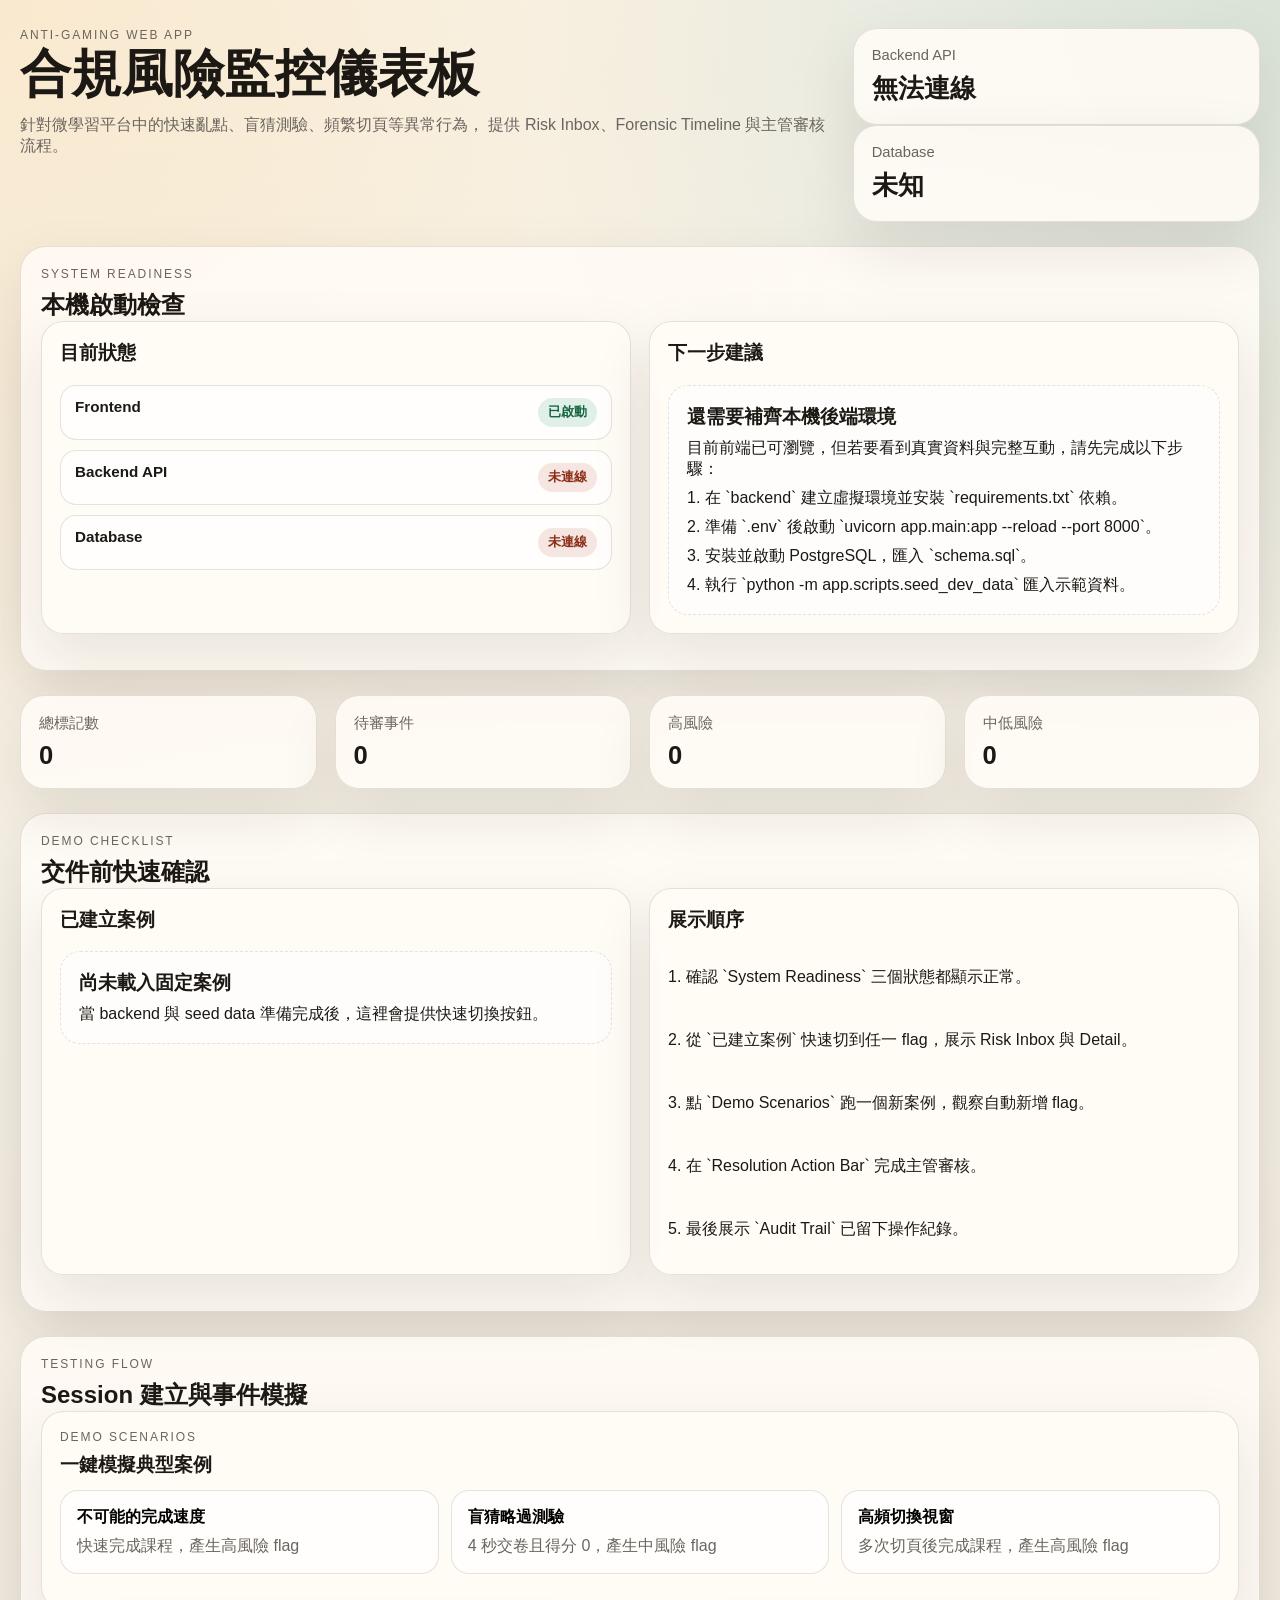
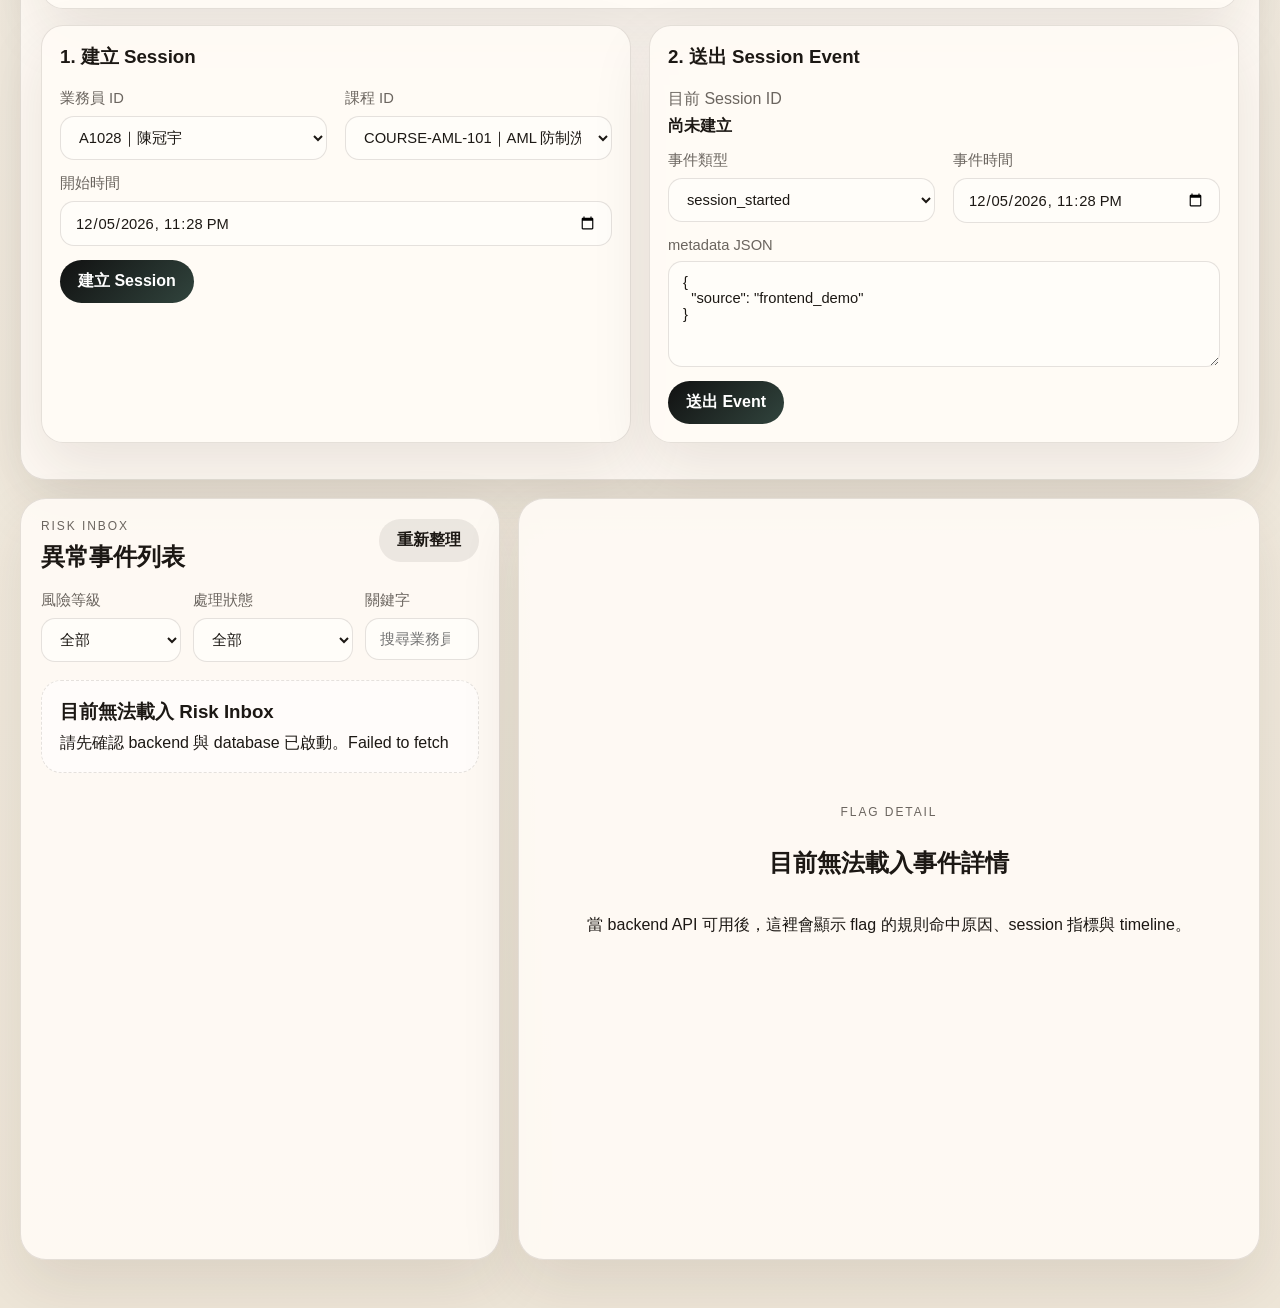
==== frontend/index.html @ 4c8d6730 "Initial commit" ====
<!doctype html>
<html lang="zh-Hant">
  <head>
    <meta charset="UTF-8" />
    <meta name="viewport" content="width=device-width, initial-scale=1.0" />
    <title>Anti-Gaming Dashboard</title>
    <link rel="stylesheet" href="./styles.css" />
  </head>
  <body>
    <div class="page-shell">
      <header class="hero">
        <div class="hero-copy">
          <p class="eyebrow">Anti-Gaming Web App</p>
          <h1>合規風險監控儀表板</h1>
          <p>
            針對微學習平台中的快速亂點、盲猜測驗、頻繁切頁等異常行為，
            提供 Risk Inbox、Forensic Timeline 與主管審核流程。
          </p>
        </div>
        <div class="hero-status">
          <div class="status-card">
            <span>Backend API</span>
            <strong id="api-health">檢查中</strong>
          </div>
          <div class="status-card">
            <span>Database</span>
            <strong id="db-health">檢查中</strong>
          </div>
        </div>
      </header>

      <section class="panel readiness-panel">
        <div class="panel-head">
          <div>
            <p class="eyebrow">System Readiness</p>
            <h2>本機啟動檢查</h2>
          </div>
        </div>
        <div class="readiness-grid">
          <article class="card readiness-card">
            <h3>目前狀態</h3>
            <div id="readiness-checks" class="readiness-list"></div>
          </article>
          <article class="card readiness-card">
            <h3>下一步建議</h3>
            <div id="readiness-guidance" class="readiness-guidance">
              <p class="muted">系統正在檢查 backend 與 database 狀態。</p>
            </div>
          </article>
        </div>
      </section>

      <section class="overview-grid" id="overview-grid"></section>

      <section class="panel demo-panel">
        <div class="panel-head">
          <div>
            <p class="eyebrow">Demo Checklist</p>
            <h2>交件前快速確認</h2>
          </div>
        </div>
        <div class="demo-grid">
          <article class="card demo-card">
            <h3>已建立案例</h3>
            <div id="seeded-cases" class="seeded-case-list"></div>
          </article>
          <article class="card demo-card">
            <h3>展示順序</h3>
            <div class="demo-checklist">
              <p>1. 確認 `System Readiness` 三個狀態都顯示正常。</p>
              <p>2. 從 `已建立案例` 快速切到任一 flag，展示 Risk Inbox 與 Detail。</p>
              <p>3. 點 `Demo Scenarios` 跑一個新案例，觀察自動新增 flag。</p>
              <p>4. 在 `Resolution Action Bar` 完成主管審核。</p>
              <p>5. 最後展示 `Audit Trail` 已留下操作紀錄。</p>
            </div>
          </article>
        </div>
      </section>

      <section class="panel flow-panel">
        <div class="panel-head">
          <div>
            <p class="eyebrow">Testing Flow</p>
            <h2>Session 建立與事件模擬</h2>
          </div>
        </div>

        <section class="card scenario-card">
          <div class="panel-head compact">
            <div>
              <p class="eyebrow">Demo Scenarios</p>
              <h3>一鍵模擬典型案例</h3>
            </div>
          </div>
          <div class="scenario-grid">
            <button type="button" class="scenario-button" data-scenario="impossible_speed">
              <strong>不可能的完成速度</strong>
              <span>快速完成課程，產生高風險 flag</span>
            </button>
            <button type="button" class="scenario-button" data-scenario="blind_guessing">
              <strong>盲猜略過測驗</strong>
              <span>4 秒交卷且得分 0，產生中風險 flag</span>
            </button>
            <button type="button" class="scenario-button" data-scenario="context_switch">
              <strong>高頻切換視窗</strong>
              <span>多次切頁後完成課程，產生高風險 flag</span>
            </button>
          </div>
          <p id="scenario-status" class="muted"></p>
        </section>

        <div class="flow-grid">
          <section class="card">
            <h3>1. 建立 Session</h3>
            <form id="session-form" class="resolution-form">
              <div class="form-grid">
                <label>
                  <span>業務員 ID</span>
                  <select id="session-agent-id">
                    <option value="A1028">A1028｜陳冠宇</option>
                    <option value="A2041">A2041｜林怡君</option>
                    <option value="A3350">A3350｜黃品蓉</option>
                  </select>
                </label>
                <label>
                  <span>課程 ID</span>
                  <select id="session-course-id">
                    <option value="COURSE-AML-101">COURSE-AML-101｜AML 防制洗錢必修</option>
                    <option value="COURSE-INV-230">COURSE-INV-230｜投資型保單揭露規範</option>
                    <option value="COURSE-CROSS-120">COURSE-CROSS-120｜保險商品交叉銷售守則</option>
                  </select>
                </label>
              </div>
              <label>
                <span>開始時間</span>
                <input id="session-started-at" type="datetime-local" />
              </label>
              <div class="form-actions">
                <button type="submit" class="primary-button">建立 Session</button>
                <span id="session-status" class="muted"></span>
              </div>
            </form>
          </section>

          <section class="card">
            <h3>2. 送出 Session Event</h3>
            <div class="current-session">
              <span class="muted">目前 Session ID</span>
              <strong id="current-session-id">尚未建立</strong>
            </div>
            <form id="event-form" class="resolution-form">
              <div class="form-grid">
                <label>
                  <span>事件類型</span>
                  <select id="event-type">
                    <option value="session_started">session_started</option>
                    <option value="card_swiped">card_swiped</option>
                    <option value="context_switch">context_switch</option>
                    <option value="quiz_submitted">quiz_submitted</option>
                    <option value="session_completed">session_completed</option>
                  </select>
                </label>
                <label>
                  <span>事件時間</span>
                  <input id="event-timestamp" type="datetime-local" />
                </label>
              </div>
              <label>
                <span>metadata JSON</span>
                <textarea id="event-metadata" rows="5" placeholder='{"quiz_seconds":4,"quiz_score":0}'></textarea>
              </label>
              <div class="form-actions">
                <button type="submit" class="primary-button">送出 Event</button>
                <span id="event-status" class="muted"></span>
              </div>
            </form>
          </section>
        </div>
      </section>

      <section class="workspace">
        <aside class="panel inbox-panel">
          <div class="panel-head">
            <div>
              <p class="eyebrow">Risk Inbox</p>
              <h2>異常事件列表</h2>
            </div>
            <button id="refresh-button" class="ghost-button">重新整理</button>
          </div>

          <div class="filters">
            <label>
              <span>風險等級</span>
              <select id="severity-filter">
                <option value="all">全部</option>
                <option value="high">高</option>
                <option value="medium">中</option>
                <option value="low">低</option>
              </select>
            </label>
            <label>
              <span>處理狀態</span>
              <select id="status-filter">
                <option value="all">全部</option>
                <option value="pending">待審</option>
                <option value="approved">已核准</option>
                <option value="voided">已作廢</option>
                <option value="escalated_to_hr">已升級 HR</option>
              </select>
            </label>
            <label class="query-field">
              <span>關鍵字</span>
              <input id="query-input" type="search" placeholder="搜尋業務員、課程、規則" />
            </label>
          </div>

          <div id="flag-list" class="flag-list"></div>
        </aside>

        <main class="panel detail-panel">
          <div id="detail-empty" class="detail-empty">
            <p class="eyebrow">Flag Detail</p>
            <h2>選擇一筆異常事件</h2>
            <p>查看規則命中原因、Session 指標、Timeline 與稽核紀錄。</p>
          </div>

          <div id="detail-view" class="detail-view hidden">
            <div class="panel-head">
              <div>
                <p class="eyebrow">Flag Detail</p>
                <h2 id="detail-title"></h2>
                <p id="detail-subtitle" class="muted"></p>
              </div>
              <div id="detail-badges" class="badge-row"></div>
            </div>

            <div class="detail-grid">
              <section class="card">
                <h3>規則命中摘要</h3>
                <div id="rule-summary" class="key-value-list"></div>
              </section>
              <section class="card">
                <h3>Session 指標</h3>
                <div id="session-summary" class="key-value-list"></div>
              </section>
            </div>

            <section class="card">
              <div class="panel-head compact">
                <div>
                  <p class="eyebrow">Forensic Timeline</p>
                  <h3>事件時間軸</h3>
                </div>
              </div>
              <div id="timeline-list" class="timeline-list"></div>
            </section>

            <section class="card">
              <div class="panel-head compact">
                <div>
                  <p class="eyebrow">Resolution Action Bar</p>
                  <h3>主管審核</h3>
                </div>
              </div>
              <form id="resolution-form" class="resolution-form">
                <div class="form-grid">
                  <label>
                    <span>主管 ID</span>
                    <input id="manager-id" value="M208" required />
                  </label>
                  <label>
                    <span>處理動作</span>
                    <select id="resolution-action">
                      <option value="approved">核准</option>
                      <option value="voided">作廢重修</option>
                      <option value="escalated_to_hr">升級 HR</option>
                    </select>
                  </label>
                </div>
                <label>
                  <span>備註說明</span>
                  <textarea id="resolution-note" rows="3" placeholder="輸入主管判斷依據"></textarea>
                </label>
                <div class="form-actions">
                  <button type="submit" class="primary-button">送出審核</button>
                  <span id="resolution-status" class="muted"></span>
                </div>
              </form>
            </section>

            <section class="card">
              <div class="panel-head compact">
                <div>
                  <p class="eyebrow">Audit Trail</p>
                  <h3>歷史稽核紀錄</h3>
                </div>
              </div>
              <div id="audit-list" class="audit-list"></div>
            </section>
          </div>
        </main>
      </section>
    </div>

    <script src="./app.js" defer></script>
  </body>
</html>
---- frontend/styles.css ----
:root {
  --bg: #f4efe7;
  --surface: rgba(255, 251, 245, 0.9);
  --surface-strong: #fffdf9;
  --text: #1c1814;
  --muted: #6b655f;
  --line: rgba(41, 29, 16, 0.12);
  --shadow: 0 24px 60px rgba(46, 32, 16, 0.1);
  --high: #aa3e24;
  --medium: #cb7b13;
  --low: #27735f;
  --pending: #7548cc;
  --approved: #227953;
  --voided: #aa3e24;
  --escalated: #6b2e9c;
}

* {
  box-sizing: border-box;
}

body {
  margin: 0;
  font-family: "SF Pro Display", "PingFang TC", "Noto Sans TC", sans-serif;
  color: var(--text);
  background:
    radial-gradient(circle at top left, rgba(255, 184, 77, 0.18), transparent 28%),
    radial-gradient(circle at top right, rgba(60, 136, 110, 0.16), transparent 24%),
    linear-gradient(180deg, #f8f4eb 0%, #eee6d8 100%);
}

.page-shell {
  max-width: 1440px;
  margin: 0 auto;
  padding: 28px 20px 48px;
}

.hero,
.workspace,
.overview-grid,
.detail-grid,
.form-grid,
.flow-grid,
.readiness-grid,
.demo-grid {
  display: grid;
  gap: 18px;
}

.hero {
  grid-template-columns: 2fr 1fr;
  align-items: stretch;
}

.hero-copy h1,
.panel-head h2,
.panel-head h3 {
  margin: 0;
}

.hero-copy p:last-child,
.muted {
  color: var(--muted);
}

.is-info,
.is-success,
.is-error {
  display: inline-block;
  padding: 8px 12px;
  border-radius: 14px;
  line-height: 1.5;
}

.is-info {
  color: #5d4a20;
  background: rgba(231, 196, 111, 0.18);
}

.is-success {
  color: #176443;
  background: rgba(40, 153, 104, 0.14);
}

.is-error {
  color: #8c2d16;
  background: rgba(170, 62, 36, 0.12);
}

.eyebrow {
  margin: 0 0 8px;
  text-transform: uppercase;
  letter-spacing: 0.16em;
  font-size: 12px;
  color: var(--muted);
}

.hero-copy h1 {
  font-size: clamp(2.3rem, 4vw, 4.2rem);
  line-height: 0.95;
  margin-bottom: 14px;
}

.hero-status,
.overview-grid {
  grid-template-columns: repeat(2, minmax(0, 1fr));
}

.status-card,
.panel,
.card,
.overview-card,
.flag-item {
  background: var(--surface);
  border: 1px solid var(--line);
  box-shadow: var(--shadow);
}

.status-card,
.overview-card {
  border-radius: 24px;
  padding: 18px;
}

.status-card span,
.overview-card span {
  display: block;
  color: var(--muted);
  font-size: 0.92rem;
}

.status-card strong,
.overview-card strong {
  display: block;
  margin-top: 8px;
  font-size: 1.6rem;
}

.overview-grid {
  margin: 24px 0;
  grid-template-columns: repeat(4, minmax(0, 1fr));
}

.demo-panel {
  margin-bottom: 24px;
}

.demo-grid {
  grid-template-columns: 1fr 1fr;
}

.demo-card {
  margin-bottom: 0;
}

.seeded-case-list,
.demo-checklist {
  display: grid;
  gap: 10px;
}

.seeded-case-button {
  display: grid;
  gap: 6px;
  text-align: left;
  padding: 14px 16px;
  border: 1px solid var(--line);
  border-radius: 16px;
  background: rgba(255, 255, 255, 0.68);
  cursor: pointer;
  transition: transform 120ms ease, border-color 120ms ease;
}

.seeded-case-button:hover {
  transform: translateY(-2px);
  border-color: rgba(29, 24, 20, 0.22);
}

.seeded-case-button span {
  color: var(--muted);
}

.readiness-panel {
  margin-top: 24px;
}

.readiness-grid {
  grid-template-columns: 1fr 1fr;
}

.readiness-card {
  margin-bottom: 0;
}

.readiness-list,
.readiness-guidance {
  display: grid;
  gap: 10px;
}

.readiness-item {
  display: flex;
  justify-content: space-between;
  gap: 12px;
  padding: 12px 14px;
  border-radius: 16px;
  border: 1px solid var(--line);
  background: rgba(255, 255, 255, 0.64);
}

.readiness-item strong {
  font-size: 0.95rem;
}

.status-pill {
  display: inline-flex;
  align-items: center;
  justify-content: center;
  border-radius: 999px;
  padding: 6px 10px;
  font-size: 0.8rem;
  font-weight: 700;
}

.status-ok {
  color: #176443;
  background: rgba(40, 153, 104, 0.14);
}

.status-warn {
  color: #8c2d16;
  background: rgba(170, 62, 36, 0.12);
}

.empty-state {
  display: grid;
  gap: 8px;
  border: 1px dashed var(--line);
  border-radius: 20px;
  padding: 18px;
  background: rgba(255, 255, 255, 0.55);
}

.empty-state h3,
.empty-state p {
  margin: 0;
}

.workspace {
  grid-template-columns: 480px 1fr;
}

.flow-panel {
  margin-bottom: 18px;
}

.flow-grid {
  grid-template-columns: repeat(2, minmax(0, 1fr));
}

.scenario-card {
  margin-bottom: 18px;
}

.scenario-grid {
  display: grid;
  grid-template-columns: repeat(3, minmax(0, 1fr));
  gap: 12px;
}

.scenario-button {
  display: grid;
  gap: 8px;
  text-align: left;
  padding: 16px;
  border: 1px solid var(--line);
  border-radius: 18px;
  background: rgba(255, 255, 255, 0.7);
  cursor: pointer;
  transition: transform 120ms ease, border-color 120ms ease;
}

.scenario-button:hover {
  transform: translateY(-2px);
  border-color: rgba(29, 24, 20, 0.22);
}

.scenario-button span {
  color: var(--muted);
}

.panel {
  border-radius: 26px;
  padding: 20px;
}

.panel-head {
  display: flex;
  justify-content: space-between;
  gap: 12px;
  align-items: flex-start;
}

.panel-head.compact {
  margin-bottom: 12px;
}

.filters {
  display: grid;
  grid-template-columns: 140px 160px 1fr;
  gap: 12px;
  margin: 18px 0;
}

label {
  display: flex;
  flex-direction: column;
  gap: 8px;
  color: var(--muted);
  font-size: 0.92rem;
}

input,
select,
textarea,
button {
  font: inherit;
}

input,
select,
textarea {
  width: 100%;
  border-radius: 14px;
  border: 1px solid var(--line);
  background: var(--surface-strong);
  padding: 12px 14px;
  color: var(--text);
}

.flag-list,
.audit-list,
.timeline-list {
  display: grid;
  gap: 12px;
}

.flag-item {
  border-radius: 22px;
  padding: 16px;
  cursor: pointer;
  transition: transform 120ms ease, border-color 120ms ease;
}

.flag-item:hover,
.flag-item.active {
  transform: translateY(-2px);
  border-color: rgba(29, 24, 20, 0.22);
}

.flag-item h3 {
  margin: 10px 0 8px;
  font-size: 1.04rem;
}

.badge-row {
  display: flex;
  flex-wrap: wrap;
  gap: 8px;
}

.badge {
  display: inline-flex;
  align-items: center;
  padding: 6px 10px;
  border-radius: 999px;
  font-size: 0.82rem;
  font-weight: 700;
}

.severity-high { background: rgba(170, 62, 36, 0.12); color: var(--high); }
.severity-medium { background: rgba(203, 123, 19, 0.14); color: var(--medium); }
.severity-low { background: rgba(39, 115, 95, 0.12); color: var(--low); }
.status-pending { background: rgba(117, 72, 204, 0.12); color: var(--pending); }
.status-approved { background: rgba(34, 121, 83, 0.12); color: var(--approved); }
.status-voided { background: rgba(170, 62, 36, 0.12); color: var(--voided); }
.status-escalated_to_hr { background: rgba(107, 46, 156, 0.12); color: var(--escalated); }

.detail-empty {
  display: grid;
  place-content: center;
  min-height: 720px;
  text-align: center;
}

.hidden {
  display: none;
}

.detail-grid {
  grid-template-columns: repeat(2, minmax(0, 1fr));
  margin: 18px 0;
}

.card {
  border-radius: 22px;
  padding: 18px;
  margin-bottom: 16px;
}

.card h3 {
  margin-top: 0;
}

.key-value-list {
  display: grid;
  gap: 10px;
}

.key-value-item {
  display: flex;
  justify-content: space-between;
  gap: 12px;
}

.timeline-item,
.audit-item {
  border: 1px solid var(--line);
  border-radius: 18px;
  padding: 14px;
  background: rgba(255, 255, 255, 0.72);
}

.timeline-item h4,
.audit-item h4,
.timeline-item p,
.audit-item p {
  margin: 0;
}

.timeline-item p,
.audit-item p {
  color: var(--muted);
}

.resolution-form {
  display: grid;
  gap: 14px;
}

.form-grid {
  grid-template-columns: repeat(2, minmax(0, 1fr));
}

.form-actions {
  display: flex;
  gap: 12px;
  align-items: center;
}

.current-session {
  display: grid;
  gap: 6px;
  margin-bottom: 14px;
}

.ghost-button,
.primary-button {
  border: none;
  border-radius: 999px;
  padding: 11px 18px;
  cursor: pointer;
  font-weight: 700;
}

.ghost-button {
  background: rgba(28, 24, 20, 0.08);
  color: var(--text);
}

.primary-button {
  background: linear-gradient(135deg, #111, #31443d);
  color: white;
}

@media (max-width: 1180px) {
  .hero,
  .workspace,
  .detail-grid,
  .overview-grid,
  .flow-grid,
  .scenario-grid,
  .readiness-grid,
  .demo-grid {
    grid-template-columns: 1fr;
  }
}

@media (max-width: 720px) {
  .filters,
  .form-grid {
    grid-template-columns: 1fr;
  }
}
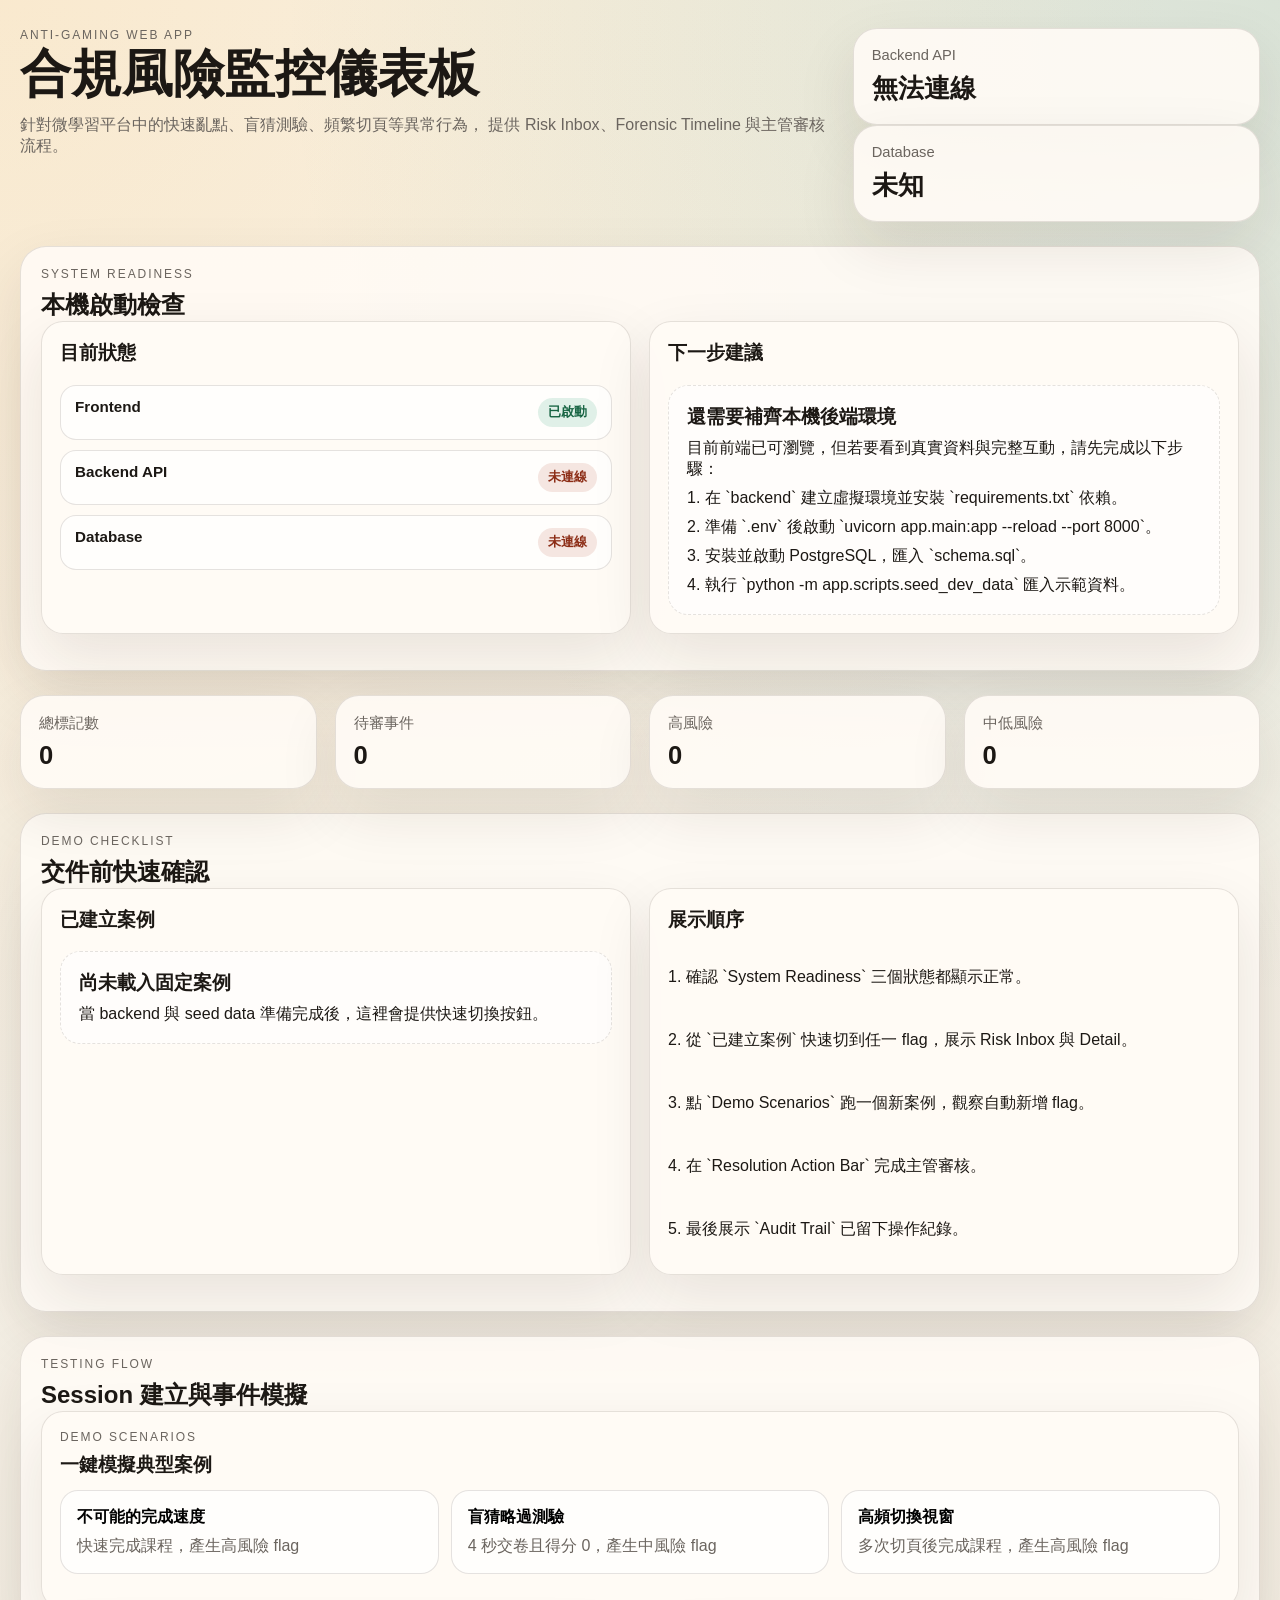
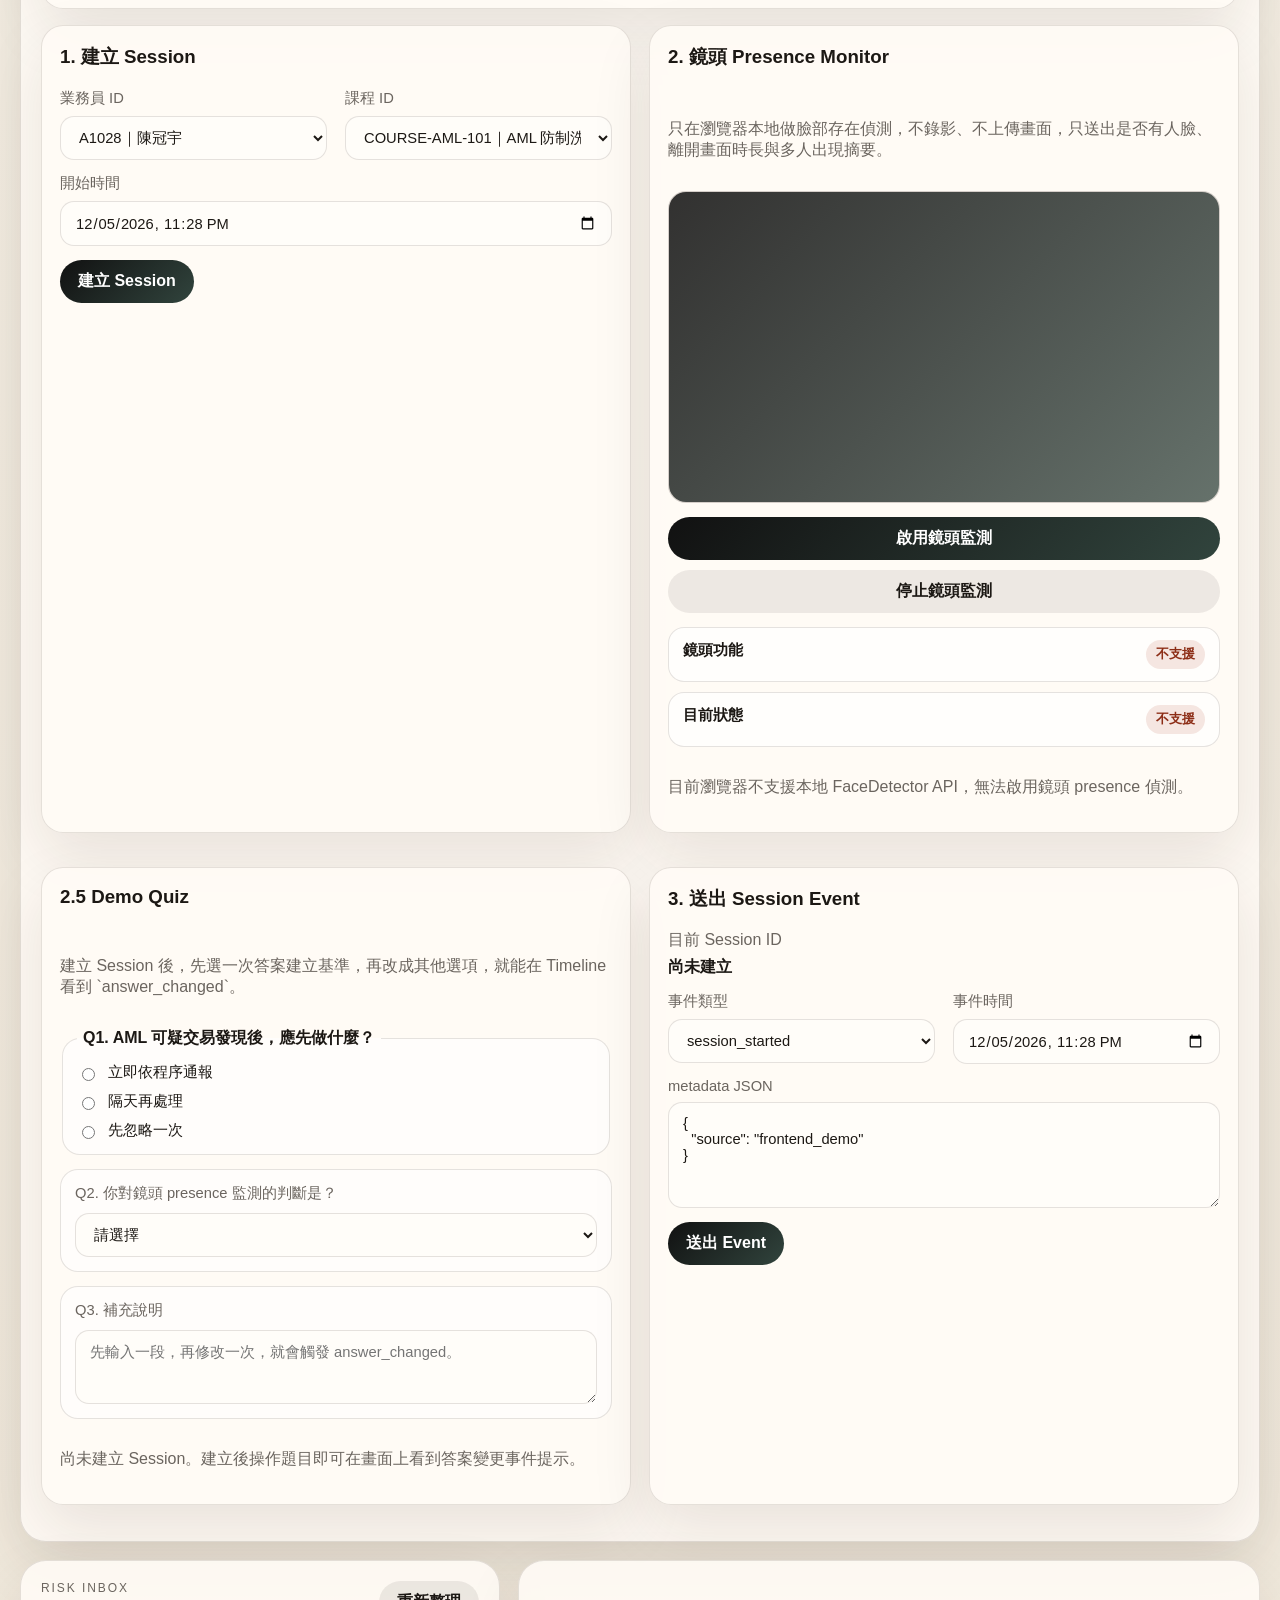
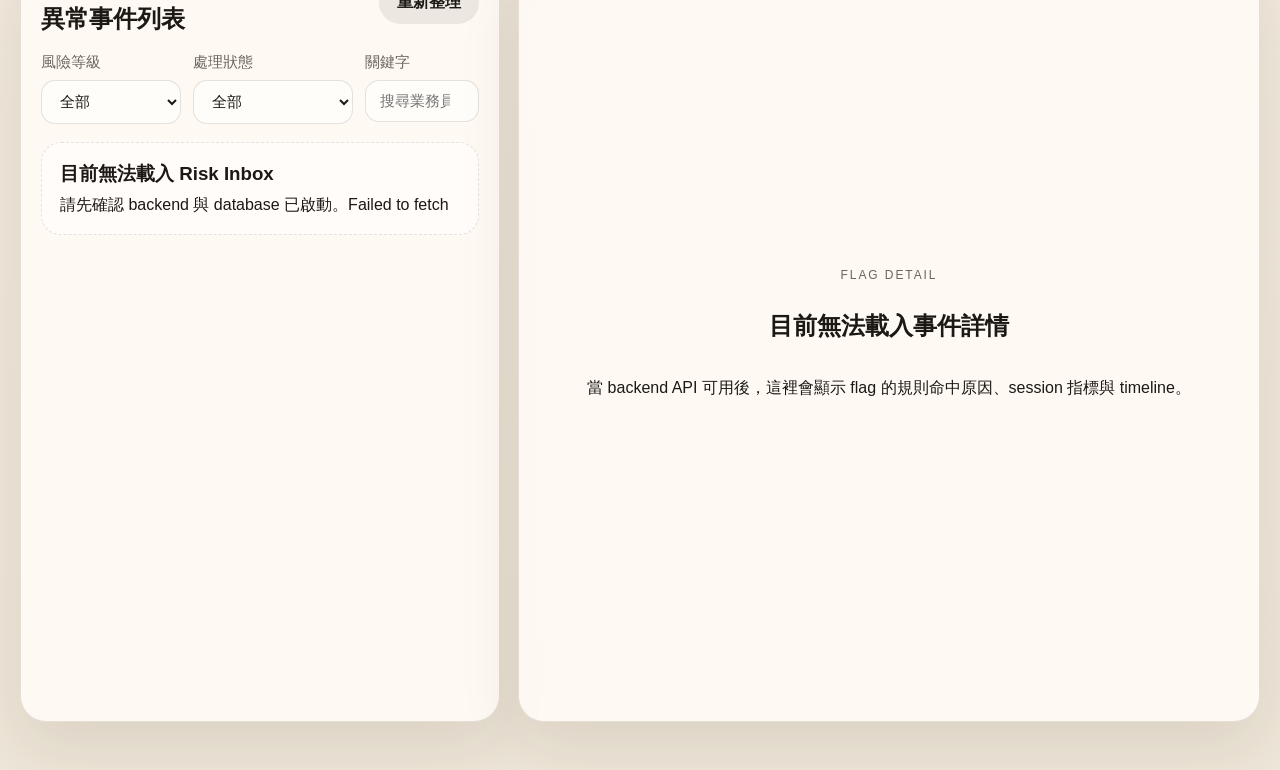
==== commit 4b425259: "feat: add richer evidence collection and camera monitoring" ====
--- a/frontend/index.html
+++ b/frontend/index.html
@@ -142,8 +142,77 @@
             </form>
           </section>
 
+          <section class="card camera-card">
+            <h3>2. 鏡頭 Presence Monitor</h3>
+            <p class="muted">
+              只在瀏覽器本地做臉部存在偵測，不錄影、不上傳畫面，只送出是否有人臉、離開畫面時長與多人出現摘要。
+            </p>
+            <div class="camera-preview-shell">
+              <video id="camera-preview" class="camera-preview" autoplay playsinline muted></video>
+            </div>
+            <div class="camera-actions">
+              <button id="camera-start-button" type="button" class="primary-button">啟用鏡頭監測</button>
+              <button id="camera-stop-button" type="button" class="ghost-button">停止鏡頭監測</button>
+            </div>
+            <div class="camera-status-list">
+              <div class="readiness-item">
+                <strong>鏡頭功能</strong>
+                <span id="camera-support-status" class="status-pill status-warn">檢查中</span>
+              </div>
+              <div class="readiness-item">
+                <strong>目前狀態</strong>
+                <span id="camera-monitor-status" class="status-pill status-warn">未啟用</span>
+              </div>
+            </div>
+            <p id="camera-status-message" class="muted">建立 Session 後若已啟用鏡頭監測，系統會自動把鏡頭 presence 資訊寫入事件流。</p>
+          </section>
+
+          <section class="card quiz-demo-card">
+            <h3>2.5 Demo Quiz</h3>
+            <p class="muted">
+              建立 Session 後，先選一次答案建立基準，再改成其他選項，就能在 Timeline 看到 `answer_changed`。
+            </p>
+            <div class="quiz-demo-grid">
+              <fieldset class="quiz-question">
+                <legend>Q1. AML 可疑交易發現後，應先做什麼？</legend>
+                <label class="choice-option">
+                  <input type="radio" name="demo-q1" value="report_immediately" data-question-id="DEMO-Q1" />
+                  <span>立即依程序通報</span>
+                </label>
+                <label class="choice-option">
+                  <input type="radio" name="demo-q1" value="wait_next_day" data-question-id="DEMO-Q1" />
+                  <span>隔天再處理</span>
+                </label>
+                <label class="choice-option">
+                  <input type="radio" name="demo-q1" value="ignore_once" data-question-id="DEMO-Q1" />
+                  <span>先忽略一次</span>
+                </label>
+              </fieldset>
+
+              <label class="quiz-question">
+                <span>Q2. 你對鏡頭 presence 監測的判斷是？</span>
+                <select data-question-id="DEMO-Q2">
+                  <option value="">請選擇</option>
+                  <option value="support">可作為輔助訊號</option>
+                  <option value="core">可作為唯一判定依據</option>
+                  <option value="disabled">完全不需要</option>
+                </select>
+              </label>
+
+              <label class="quiz-question">
+                <span>Q3. 補充說明</span>
+                <textarea
+                  rows="3"
+                  data-question-id="DEMO-Q3"
+                  placeholder="先輸入一段，再修改一次，就會觸發 answer_changed。"
+                ></textarea>
+              </label>
+            </div>
+            <p id="quiz-demo-status" class="muted">尚未建立 Session。建立後操作題目即可在畫面上看到答案變更事件提示。</p>
+          </section>
+
           <section class="card">
-            <h3>2. 送出 Session Event</h3>
+            <h3>3. 送出 Session Event</h3>
             <div class="current-session">
               <span class="muted">目前 Session ID</span>
               <strong id="current-session-id">尚未建立</strong>
@@ -155,7 +224,16 @@
                   <select id="event-type">
                     <option value="session_started">session_started</option>
                     <option value="card_swiped">card_swiped</option>
+                    <option value="answer_changed">answer_changed</option>
                     <option value="context_switch">context_switch</option>
+                    <option value="mouse_activity">mouse_activity</option>
+                    <option value="keyboard_activity">keyboard_activity</option>
+                    <option value="page_visibility">page_visibility</option>
+                    <option value="page_dwell_summary">page_dwell_summary</option>
+                    <option value="face_presence">face_presence</option>
+                    <option value="face_absence">face_absence</option>
+                    <option value="multiple_faces_detected">multiple_faces_detected</option>
+                    <option value="camera_monitor_summary">camera_monitor_summary</option>
                     <option value="quiz_submitted">quiz_submitted</option>
                     <option value="session_completed">session_completed</option>
                   </select>
--- a/frontend/styles.css
+++ b/frontend/styles.css
@@ -262,6 +262,70 @@
   margin-bottom: 18px;
 }
 
+.camera-card {
+  display: grid;
+  gap: 14px;
+}
+
+.quiz-demo-card {
+  display: grid;
+  gap: 14px;
+}
+
+.quiz-demo-grid {
+  display: grid;
+  gap: 14px;
+}
+
+.quiz-question {
+  display: grid;
+  gap: 10px;
+  border: 1px solid var(--line);
+  border-radius: 18px;
+  padding: 14px;
+  background: rgba(255, 255, 255, 0.58);
+}
+
+.quiz-question legend {
+  padding: 0 6px;
+  color: var(--text);
+  font-weight: 700;
+}
+
+.choice-option {
+  display: flex;
+  flex-direction: row;
+  align-items: center;
+  gap: 10px;
+  color: var(--text);
+}
+
+.choice-option input {
+  width: auto;
+}
+
+.camera-preview-shell {
+  border-radius: 18px;
+  overflow: hidden;
+  border: 1px solid var(--line);
+  background: rgba(28, 24, 20, 0.08);
+  min-height: 220px;
+}
+
+.camera-preview {
+  width: 100%;
+  aspect-ratio: 16 / 9;
+  object-fit: cover;
+  display: block;
+  background: linear-gradient(135deg, rgba(17, 17, 17, 0.85), rgba(49, 68, 61, 0.72));
+}
+
+.camera-actions,
+.camera-status-list {
+  display: grid;
+  gap: 10px;
+}
+
 .scenario-grid {
   display: grid;
   grid-template-columns: repeat(3, minmax(0, 1fr));
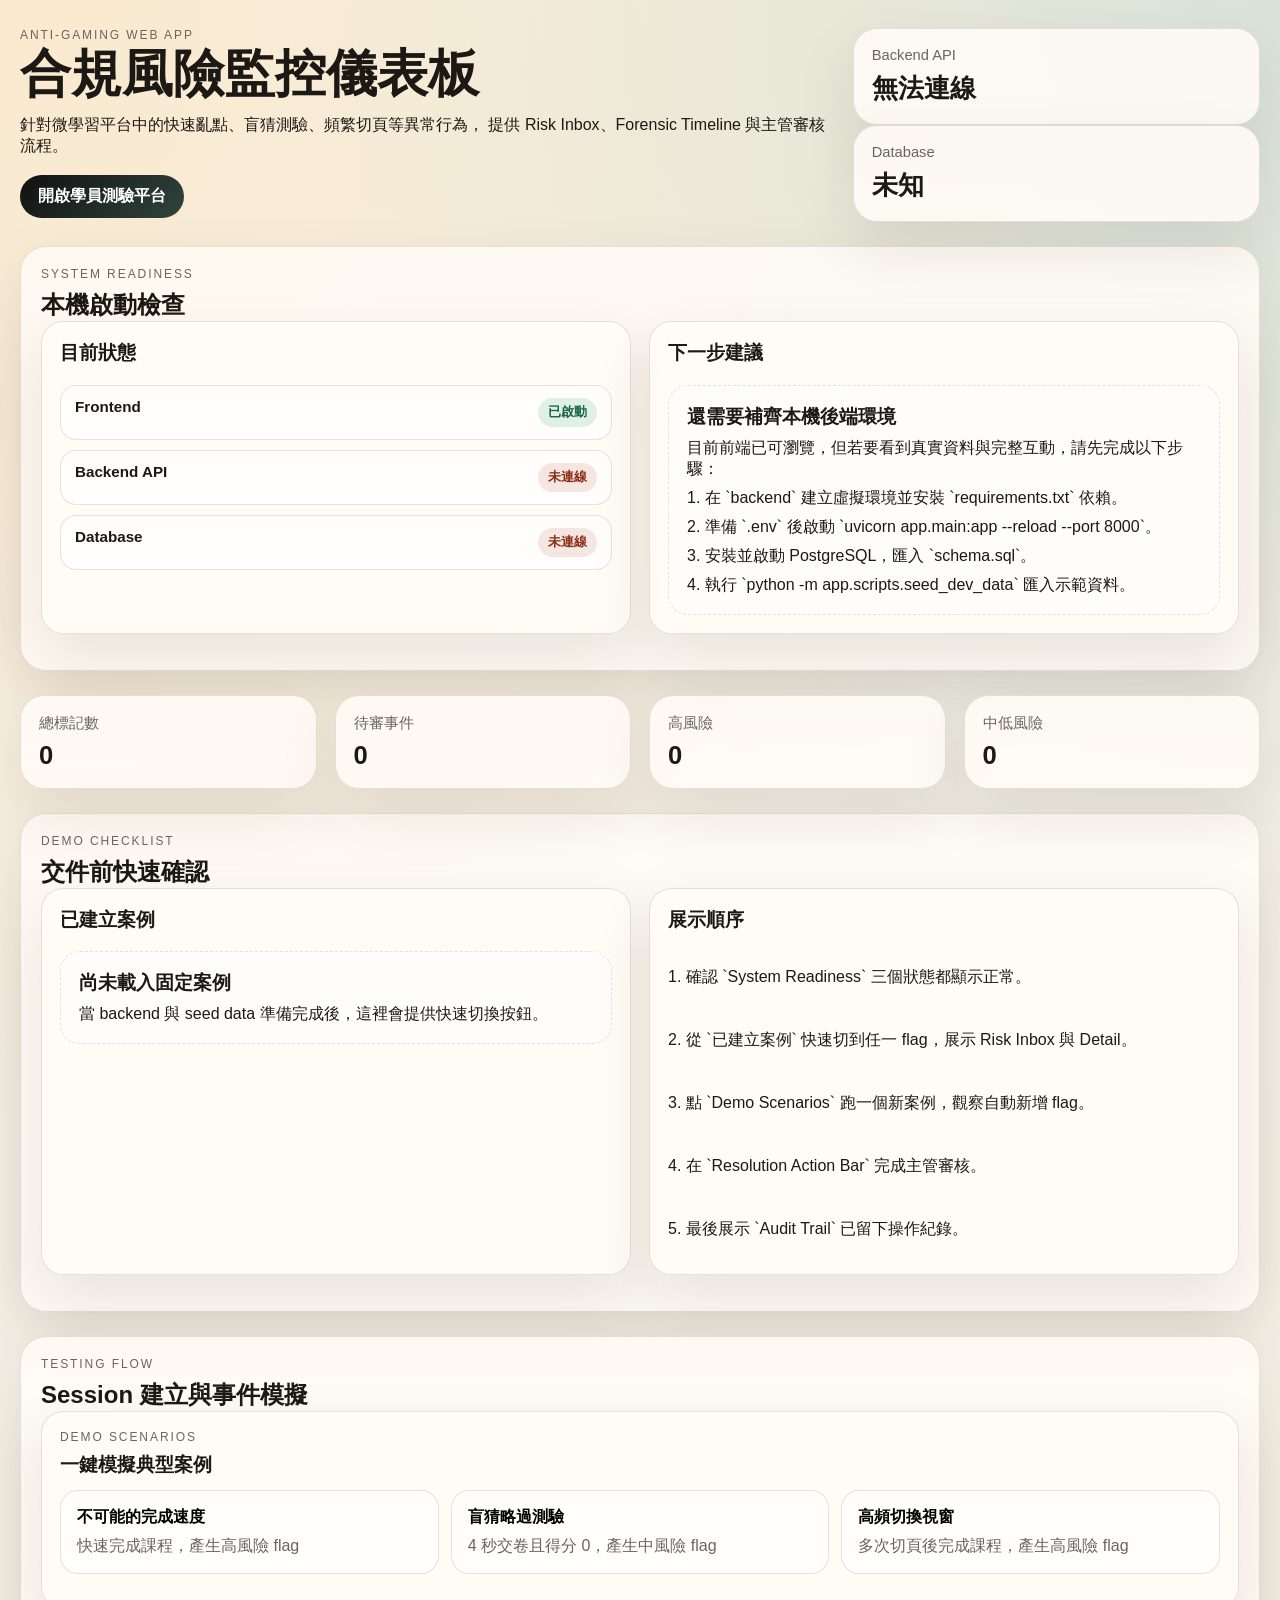
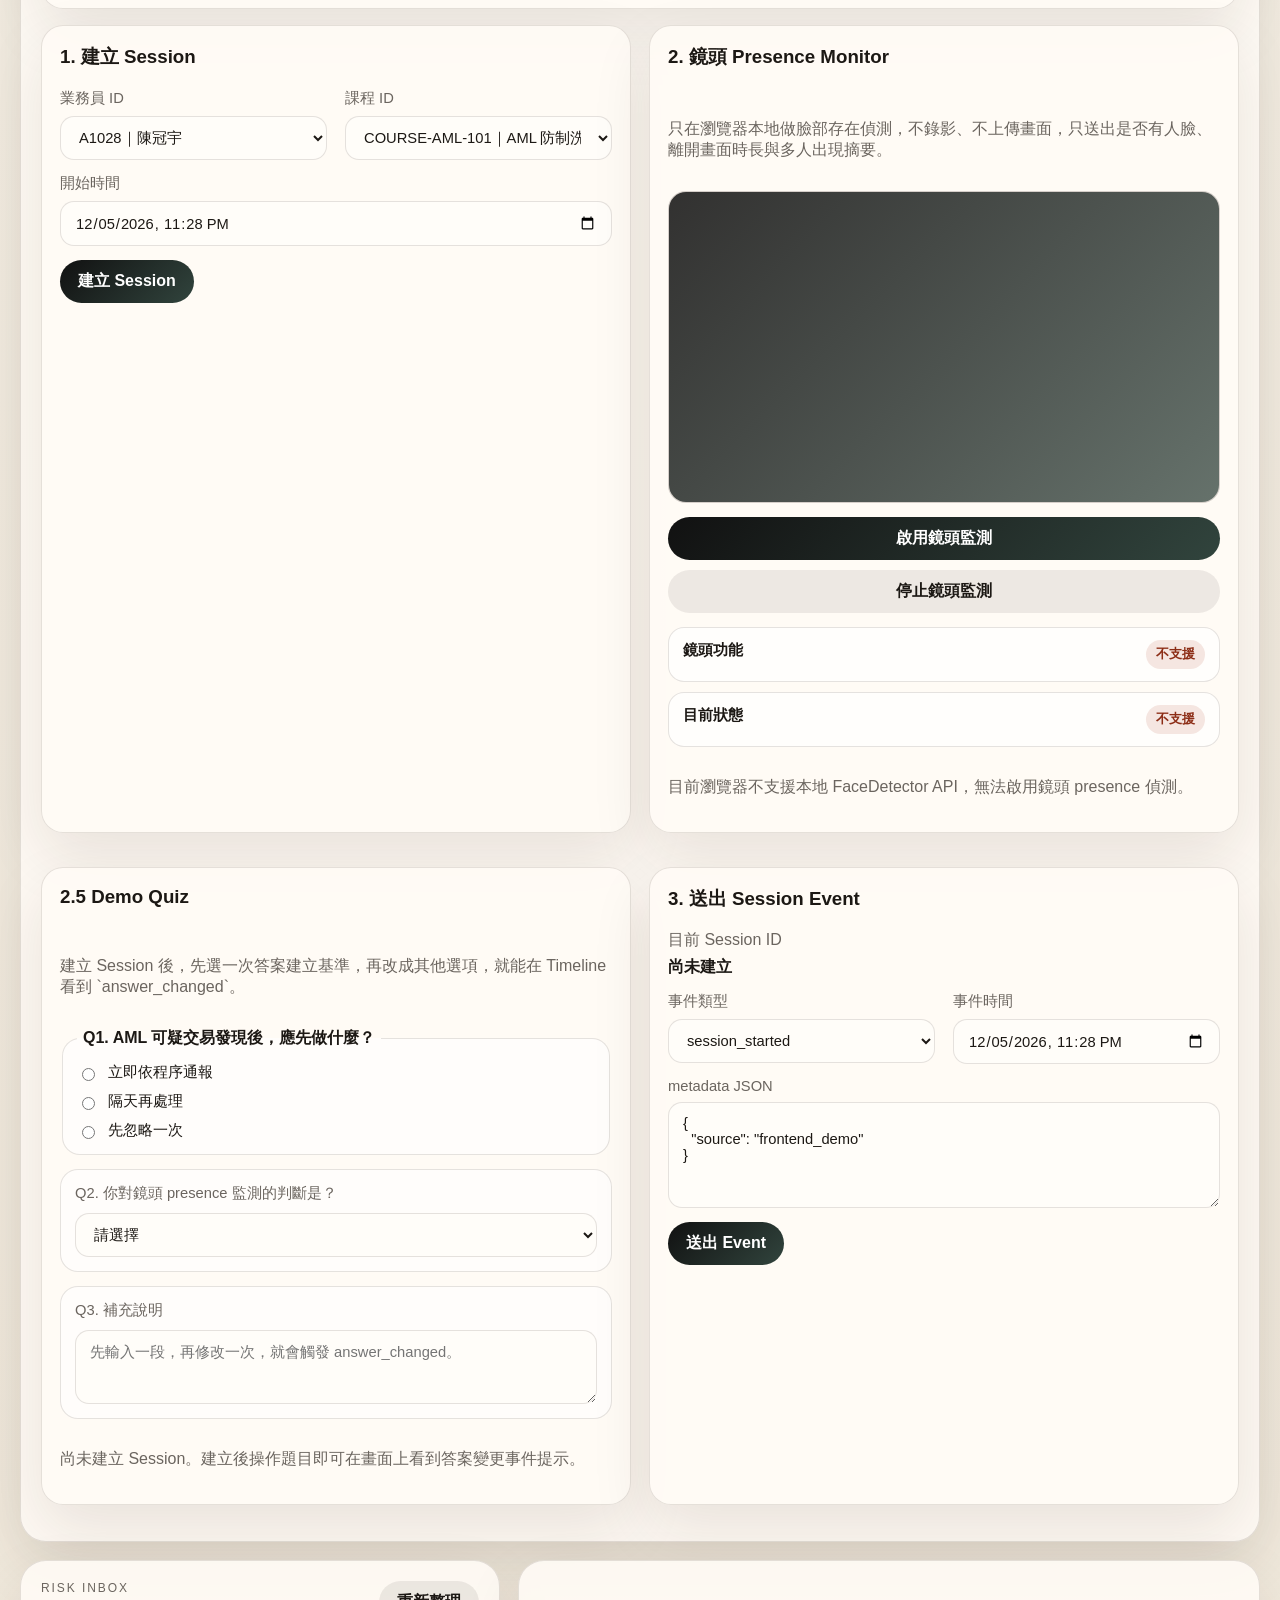
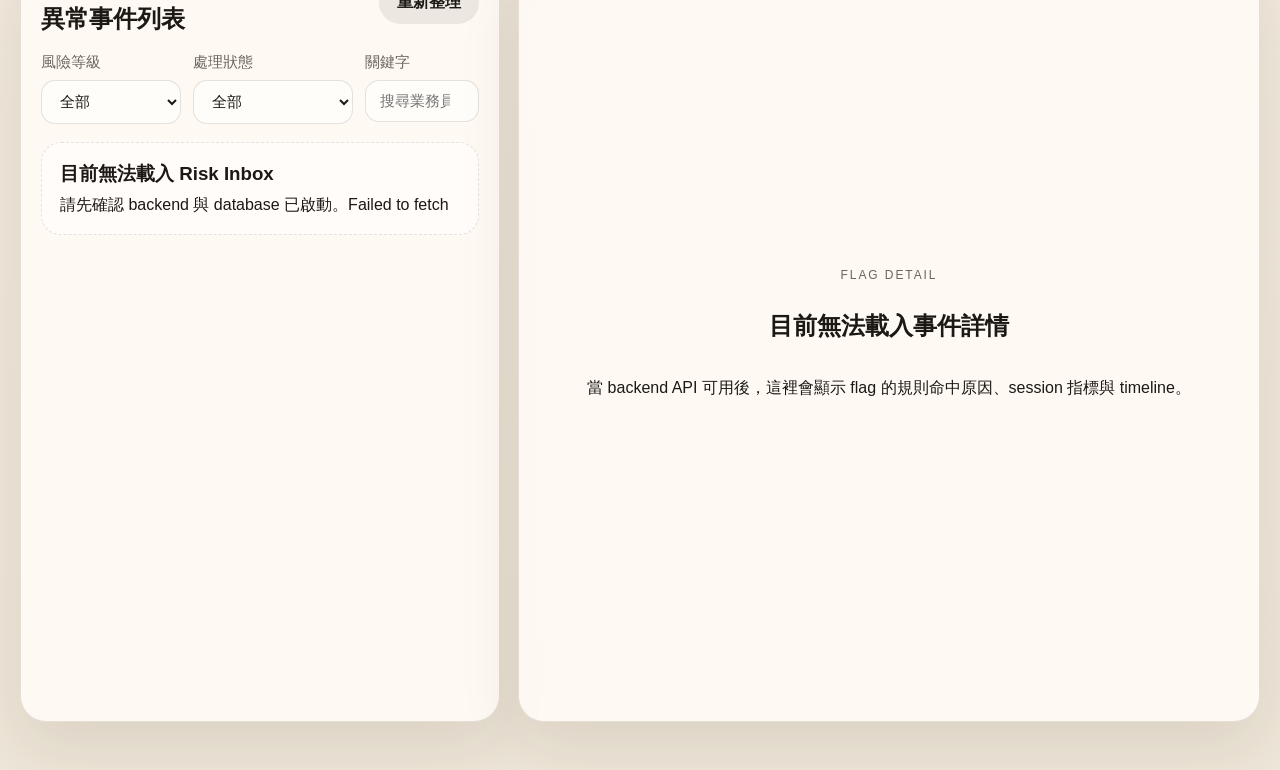
==== commit dd3ff0a2: "Add learner quiz simulator" ====
--- a/frontend/index.html
+++ b/frontend/index.html
@@ -16,6 +16,9 @@
             針對微學習平台中的快速亂點、盲猜測驗、頻繁切頁等異常行為，
             提供 Risk Inbox、Forensic Timeline 與主管審核流程。
           </p>
+          <div class="hero-actions">
+            <a class="primary-button link-button" href="./learner.html">開啟學員測驗平台</a>
+          </div>
         </div>
         <div class="hero-status">
           <div class="status-card">
--- a/frontend/styles.css
+++ b/frontend/styles.css
@@ -101,6 +101,17 @@
   margin-bottom: 14px;
 }
 
+.hero-actions {
+  display: flex;
+  flex-wrap: wrap;
+  gap: 10px;
+  margin-top: 18px;
+}
+
+.link-button {
+  text-decoration: none;
+}
+
 .hero-status,
 .overview-grid {
   grid-template-columns: repeat(2, minmax(0, 1fr));
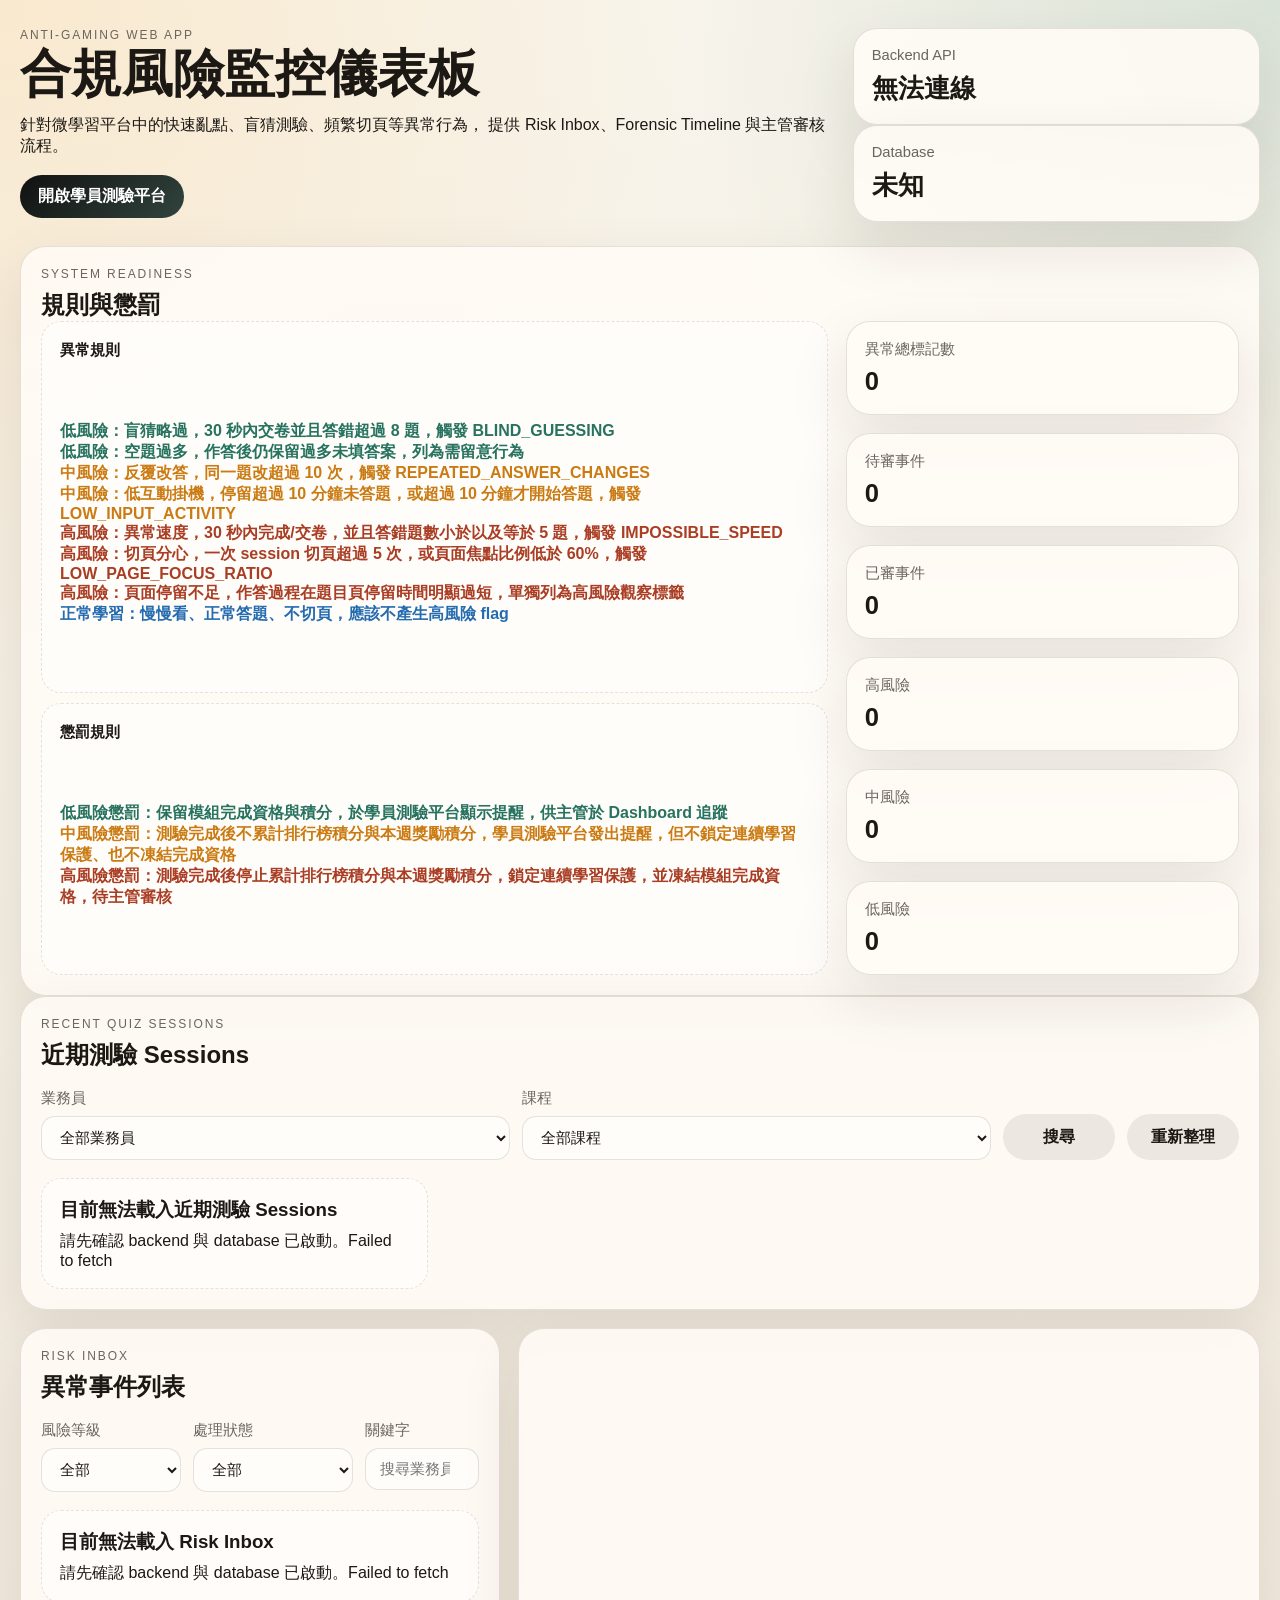
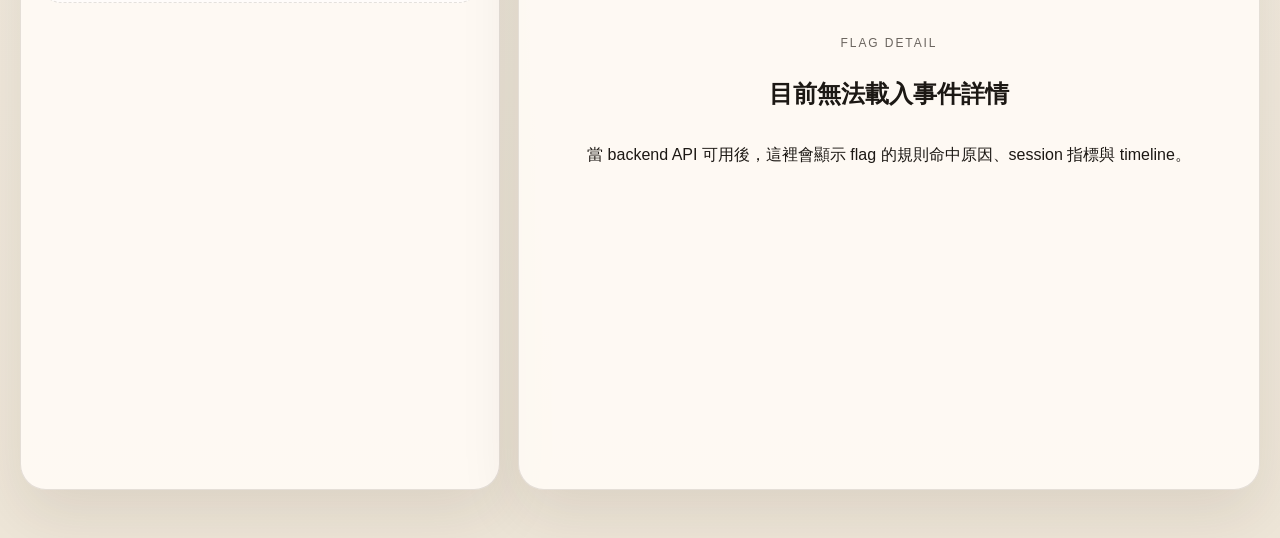
==== commit 73489932: "Update compliance dashboard and learner docs" ====
--- a/frontend/index.html
+++ b/frontend/index.html
@@ -4,7 +4,7 @@
     <meta charset="UTF-8" />
     <meta name="viewport" content="width=device-width, initial-scale=1.0" />
     <title>Anti-Gaming Dashboard</title>
-    <link rel="stylesheet" href="./styles.css" />
+    <link rel="stylesheet" href="./styles.css?v=20260421-streak-zh" />
   </head>
   <body>
     <div class="page-shell">
@@ -36,226 +36,53 @@
         <div class="panel-head">
           <div>
             <p class="eyebrow">System Readiness</p>
-            <h2>本機啟動檢查</h2>
+            <h2>規則與懲罰</h2>
           </div>
         </div>
         <div class="readiness-grid">
-          <article class="card readiness-card">
-            <h3>目前狀態</h3>
-            <div id="readiness-checks" class="readiness-list"></div>
-          </article>
-          <article class="card readiness-card">
-            <h3>下一步建議</h3>
-            <div id="readiness-guidance" class="readiness-guidance">
-              <p class="muted">系統正在檢查 backend 與 database 狀態。</p>
-            </div>
-          </article>
+          <div id="readiness-guidance" class="readiness-guidance">
+            <p class="muted">系統正在載入規則清單。</p>
+          </div>
+          <aside class="overview-grid overview-sidebar" id="overview-grid"></aside>
         </div>
       </section>
 
-      <section class="overview-grid" id="overview-grid"></section>
-
-      <section class="panel demo-panel">
+      <section class="panel recent-sessions-panel">
         <div class="panel-head">
           <div>
-            <p class="eyebrow">Demo Checklist</p>
-            <h2>交件前快速確認</h2>
-          </div>
-        </div>
-        <div class="demo-grid">
-          <article class="card demo-card">
-            <h3>已建立案例</h3>
-            <div id="seeded-cases" class="seeded-case-list"></div>
-          </article>
-          <article class="card demo-card">
-            <h3>展示順序</h3>
-            <div class="demo-checklist">
-              <p>1. 確認 `System Readiness` 三個狀態都顯示正常。</p>
-              <p>2. 從 `已建立案例` 快速切到任一 flag，展示 Risk Inbox 與 Detail。</p>
-              <p>3. 點 `Demo Scenarios` 跑一個新案例，觀察自動新增 flag。</p>
-              <p>4. 在 `Resolution Action Bar` 完成主管審核。</p>
-              <p>5. 最後展示 `Audit Trail` 已留下操作紀錄。</p>
-            </div>
-          </article>
-        </div>
-      </section>
-
-      <section class="panel flow-panel">
-        <div class="panel-head">
-          <div>
-            <p class="eyebrow">Testing Flow</p>
-            <h2>Session 建立與事件模擬</h2>
-          </div>
-        </div>
-
-        <section class="card scenario-card">
+            <p class="eyebrow">Recent Quiz Sessions</p>
+            <h2>近期測驗 Sessions</h2>
+          </div>
+        </div>
+        <div class="session-search-bar">
+          <label class="session-search-field">
+            <span>業務員</span>
+            <select id="session-agent-filter">
+              <option value="">全部業務員</option>
+            </select>
+          </label>
+          <label class="session-search-field">
+            <span>課程</span>
+            <select id="session-course-filter">
+              <option value="">全部課程</option>
+            </select>
+          </label>
+          <button id="session-search-button" type="button" class="ghost-button session-search-action">搜尋</button>
+          <button id="recent-sessions-refresh-button" type="button" class="ghost-button session-search-action">重新整理</button>
+        </div>
+        <div id="recent-sessions-list" class="recent-sessions-list">
+          <p class="muted">正在載入近期測驗資料。</p>
+        </div>
+        <div id="session-detail-drawer" class="session-detail-drawer hidden">
           <div class="panel-head compact">
             <div>
-              <p class="eyebrow">Demo Scenarios</p>
-              <h3>一鍵模擬典型案例</h3>
-            </div>
-          </div>
-          <div class="scenario-grid">
-            <button type="button" class="scenario-button" data-scenario="impossible_speed">
-              <strong>不可能的完成速度</strong>
-              <span>快速完成課程，產生高風險 flag</span>
-            </button>
-            <button type="button" class="scenario-button" data-scenario="blind_guessing">
-              <strong>盲猜略過測驗</strong>
-              <span>4 秒交卷且得分 0，產生中風險 flag</span>
-            </button>
-            <button type="button" class="scenario-button" data-scenario="context_switch">
-              <strong>高頻切換視窗</strong>
-              <span>多次切頁後完成課程，產生高風險 flag</span>
-            </button>
-          </div>
-          <p id="scenario-status" class="muted"></p>
-        </section>
-
-        <div class="flow-grid">
-          <section class="card">
-            <h3>1. 建立 Session</h3>
-            <form id="session-form" class="resolution-form">
-              <div class="form-grid">
-                <label>
-                  <span>業務員 ID</span>
-                  <select id="session-agent-id">
-                    <option value="A1028">A1028｜陳冠宇</option>
-                    <option value="A2041">A2041｜林怡君</option>
-                    <option value="A3350">A3350｜黃品蓉</option>
-                  </select>
-                </label>
-                <label>
-                  <span>課程 ID</span>
-                  <select id="session-course-id">
-                    <option value="COURSE-AML-101">COURSE-AML-101｜AML 防制洗錢必修</option>
-                    <option value="COURSE-INV-230">COURSE-INV-230｜投資型保單揭露規範</option>
-                    <option value="COURSE-CROSS-120">COURSE-CROSS-120｜保險商品交叉銷售守則</option>
-                  </select>
-                </label>
-              </div>
-              <label>
-                <span>開始時間</span>
-                <input id="session-started-at" type="datetime-local" />
-              </label>
-              <div class="form-actions">
-                <button type="submit" class="primary-button">建立 Session</button>
-                <span id="session-status" class="muted"></span>
-              </div>
-            </form>
-          </section>
-
-          <section class="card camera-card">
-            <h3>2. 鏡頭 Presence Monitor</h3>
-            <p class="muted">
-              只在瀏覽器本地做臉部存在偵測，不錄影、不上傳畫面，只送出是否有人臉、離開畫面時長與多人出現摘要。
-            </p>
-            <div class="camera-preview-shell">
-              <video id="camera-preview" class="camera-preview" autoplay playsinline muted></video>
-            </div>
-            <div class="camera-actions">
-              <button id="camera-start-button" type="button" class="primary-button">啟用鏡頭監測</button>
-              <button id="camera-stop-button" type="button" class="ghost-button">停止鏡頭監測</button>
-            </div>
-            <div class="camera-status-list">
-              <div class="readiness-item">
-                <strong>鏡頭功能</strong>
-                <span id="camera-support-status" class="status-pill status-warn">檢查中</span>
-              </div>
-              <div class="readiness-item">
-                <strong>目前狀態</strong>
-                <span id="camera-monitor-status" class="status-pill status-warn">未啟用</span>
-              </div>
-            </div>
-            <p id="camera-status-message" class="muted">建立 Session 後若已啟用鏡頭監測，系統會自動把鏡頭 presence 資訊寫入事件流。</p>
-          </section>
-
-          <section class="card quiz-demo-card">
-            <h3>2.5 Demo Quiz</h3>
-            <p class="muted">
-              建立 Session 後，先選一次答案建立基準，再改成其他選項，就能在 Timeline 看到 `answer_changed`。
-            </p>
-            <div class="quiz-demo-grid">
-              <fieldset class="quiz-question">
-                <legend>Q1. AML 可疑交易發現後，應先做什麼？</legend>
-                <label class="choice-option">
-                  <input type="radio" name="demo-q1" value="report_immediately" data-question-id="DEMO-Q1" />
-                  <span>立即依程序通報</span>
-                </label>
-                <label class="choice-option">
-                  <input type="radio" name="demo-q1" value="wait_next_day" data-question-id="DEMO-Q1" />
-                  <span>隔天再處理</span>
-                </label>
-                <label class="choice-option">
-                  <input type="radio" name="demo-q1" value="ignore_once" data-question-id="DEMO-Q1" />
-                  <span>先忽略一次</span>
-                </label>
-              </fieldset>
-
-              <label class="quiz-question">
-                <span>Q2. 你對鏡頭 presence 監測的判斷是？</span>
-                <select data-question-id="DEMO-Q2">
-                  <option value="">請選擇</option>
-                  <option value="support">可作為輔助訊號</option>
-                  <option value="core">可作為唯一判定依據</option>
-                  <option value="disabled">完全不需要</option>
-                </select>
-              </label>
-
-              <label class="quiz-question">
-                <span>Q3. 補充說明</span>
-                <textarea
-                  rows="3"
-                  data-question-id="DEMO-Q3"
-                  placeholder="先輸入一段，再修改一次，就會觸發 answer_changed。"
-                ></textarea>
-              </label>
-            </div>
-            <p id="quiz-demo-status" class="muted">尚未建立 Session。建立後操作題目即可在畫面上看到答案變更事件提示。</p>
-          </section>
-
-          <section class="card">
-            <h3>3. 送出 Session Event</h3>
-            <div class="current-session">
-              <span class="muted">目前 Session ID</span>
-              <strong id="current-session-id">尚未建立</strong>
-            </div>
-            <form id="event-form" class="resolution-form">
-              <div class="form-grid">
-                <label>
-                  <span>事件類型</span>
-                  <select id="event-type">
-                    <option value="session_started">session_started</option>
-                    <option value="card_swiped">card_swiped</option>
-                    <option value="answer_changed">answer_changed</option>
-                    <option value="context_switch">context_switch</option>
-                    <option value="mouse_activity">mouse_activity</option>
-                    <option value="keyboard_activity">keyboard_activity</option>
-                    <option value="page_visibility">page_visibility</option>
-                    <option value="page_dwell_summary">page_dwell_summary</option>
-                    <option value="face_presence">face_presence</option>
-                    <option value="face_absence">face_absence</option>
-                    <option value="multiple_faces_detected">multiple_faces_detected</option>
-                    <option value="camera_monitor_summary">camera_monitor_summary</option>
-                    <option value="quiz_submitted">quiz_submitted</option>
-                    <option value="session_completed">session_completed</option>
-                  </select>
-                </label>
-                <label>
-                  <span>事件時間</span>
-                  <input id="event-timestamp" type="datetime-local" />
-                </label>
-              </div>
-              <label>
-                <span>metadata JSON</span>
-                <textarea id="event-metadata" rows="5" placeholder='{"quiz_seconds":4,"quiz_score":0}'></textarea>
-              </label>
-              <div class="form-actions">
-                <button type="submit" class="primary-button">送出 Event</button>
-                <span id="event-status" class="muted"></span>
-              </div>
-            </form>
-          </section>
+              <p class="eyebrow">Session Detail</p>
+              <h3 id="session-detail-title">測驗詳情</h3>
+              <p id="session-detail-subtitle" class="muted"></p>
+            </div>
+            <button id="session-detail-close" type="button" class="ghost-button">關閉</button>
+          </div>
+          <div id="session-detail-content" class="session-detail-content"></div>
         </div>
       </section>
 
@@ -266,7 +93,6 @@
               <p class="eyebrow">Risk Inbox</p>
               <h2>異常事件列表</h2>
             </div>
-            <button id="refresh-button" class="ghost-button">重新整理</button>
           </div>
 
           <div class="filters">
@@ -346,15 +172,19 @@
               <form id="resolution-form" class="resolution-form">
                 <div class="form-grid">
                   <label>
-                    <span>主管 ID</span>
-                    <input id="manager-id" value="M208" required />
+                    <span>審核主管</span>
+                    <select id="manager-id" required>
+                      <option value="M208">M208｜李宜蓁｜合規管理處</option>
+                      <option value="M110">M110｜蔡佩珊｜分行管理處</option>
+                      <option value="M336">M336｜王建銘｜教育訓練處</option>
+                    </select>
                   </label>
                   <label>
                     <span>處理動作</span>
                     <select id="resolution-action">
-                      <option value="approved">核准</option>
+                      <option value="approved">誤判核准</option>
                       <option value="voided">作廢重修</option>
-                      <option value="escalated_to_hr">升級 HR</option>
+                      <option value="escalated_to_hr">通報 HR</option>
                     </select>
                   </label>
                 </div>
@@ -376,6 +206,20 @@
                   <h3>歷史稽核紀錄</h3>
                 </div>
               </div>
+              <div class="audit-filter-bar">
+                <label>
+                  <span>審核主管</span>
+                  <select id="audit-manager-filter">
+                    <option value="">全部主管</option>
+                  </select>
+                </label>
+                <label>
+                  <span>業務員</span>
+                  <select id="audit-agent-filter">
+                    <option value="">全部業務員</option>
+                  </select>
+                </label>
+              </div>
               <div id="audit-list" class="audit-list"></div>
             </section>
           </div>
@@ -383,6 +227,6 @@
       </section>
     </div>
 
-    <script src="./app.js" defer></script>
+    <script src="./app.js?v=20260421-streak-zh" defer></script>
   </body>
 </html>
--- a/frontend/styles.css
+++ b/frontend/styles.css
@@ -13,6 +13,7 @@
   --approved: #227953;
   --voided: #aa3e24;
   --escalated: #6b2e9c;
+  --normal: #246baf;
 }
 
 * {
@@ -42,7 +43,9 @@
 .form-grid,
 .flow-grid,
 .readiness-grid,
-.demo-grid {
+.demo-grid,
+.recent-sessions-list,
+.recent-session-metrics {
   display: grid;
   gap: 18px;
 }
@@ -149,7 +152,13 @@
 
 .overview-grid {
   margin: 24px 0;
-  grid-template-columns: repeat(4, minmax(0, 1fr));
+  grid-template-columns: repeat(3, minmax(0, 1fr));
+}
+
+.overview-sidebar {
+  margin: 0;
+  grid-template-columns: 1fr;
+  align-content: start;
 }
 
 .demo-panel {
@@ -196,11 +205,7 @@
 }
 
 .readiness-grid {
-  grid-template-columns: 1fr 1fr;
-}
-
-.readiness-card {
-  margin-bottom: 0;
+  grid-template-columns: minmax(0, 1.8fr) minmax(240px, 0.9fr);
 }
 
 .readiness-list,
@@ -257,12 +262,151 @@
   margin: 0;
 }
 
+.risk-section h4 {
+  margin: 0 0 4px;
+  font-size: 0.95rem;
+}
+
+.risk-rule-list p {
+  font-weight: 650;
+}
+
+.risk-rule-low {
+  color: var(--low);
+}
+
+.risk-rule-medium {
+  color: var(--medium);
+}
+
+.risk-rule-high {
+  color: var(--high);
+}
+
+.risk-rule-normal {
+  color: var(--normal);
+}
+
 .workspace {
   grid-template-columns: 480px 1fr;
 }
 
 .flow-panel {
   margin-bottom: 18px;
+}
+
+.recent-sessions-panel {
+  margin-bottom: 18px;
+}
+
+.session-search-bar {
+  display: grid;
+  grid-template-columns: minmax(0, 1.25fr) minmax(0, 1.25fr) 112px 112px;
+  gap: 12px;
+  margin: 18px 0;
+  align-items: end;
+}
+
+.session-search-field {
+  min-width: 0;
+}
+
+.session-search-action {
+  width: 100%;
+  min-height: 46px;
+  padding: 11px 14px;
+  white-space: nowrap;
+}
+
+.recent-sessions-list {
+  grid-template-columns: repeat(3, minmax(0, 1fr));
+}
+
+.recent-session-card {
+  display: grid;
+  gap: 12px;
+  border: 1px solid var(--line);
+  border-radius: 24px;
+  padding: 16px;
+  background:
+    linear-gradient(135deg, rgba(255, 255, 255, 0.72), rgba(247, 235, 215, 0.62)),
+    radial-gradient(circle at top right, rgba(39, 115, 95, 0.1), transparent 30%);
+}
+
+.recent-session-card h3,
+.recent-session-card p {
+  margin: 0;
+}
+
+.recent-session-main {
+  display: grid;
+  gap: 8px;
+}
+
+.recent-session-main h3 {
+  font-size: 1rem;
+}
+
+.recent-session-metrics {
+  grid-template-columns: repeat(3, minmax(0, 1fr));
+  gap: 10px;
+}
+
+.recent-session-metrics span {
+  display: grid;
+  gap: 4px;
+  border-radius: 16px;
+  padding: 10px;
+  color: var(--muted);
+  background: rgba(255, 255, 255, 0.56);
+}
+
+.recent-session-metrics strong {
+  color: var(--text);
+  font-size: 1.05rem;
+}
+
+.recent-session-detail-button {
+  justify-self: start;
+}
+
+.session-detail-drawer {
+  display: grid;
+  gap: 16px;
+  margin-top: 18px;
+  border: 1px solid var(--line);
+  border-radius: 28px;
+  padding: 20px;
+  background:
+    linear-gradient(135deg, rgba(255, 255, 255, 0.82), rgba(247, 235, 215, 0.72)),
+    radial-gradient(circle at top left, rgba(60, 136, 110, 0.12), transparent 30%);
+}
+
+.session-detail-content {
+  display: grid;
+  gap: 16px;
+}
+
+.history-list {
+  display: grid;
+  gap: 10px;
+}
+
+.history-item {
+  border: 1px solid var(--line);
+  border-radius: 16px;
+  padding: 12px;
+  background: rgba(255, 255, 255, 0.62);
+}
+
+.history-item strong,
+.history-item p {
+  display: block;
+  margin: 0;
+}
+
+.history-item p {
+  margin-top: 6px;
 }
 
 .flow-grid {
@@ -418,6 +562,13 @@
 .timeline-list {
   display: grid;
   gap: 12px;
+}
+
+.audit-filter-bar {
+  display: grid;
+  grid-template-columns: repeat(2, minmax(0, 1fr));
+  gap: 12px;
+  margin-bottom: 14px;
 }
 
 .flag-item {
@@ -477,10 +628,15 @@
   margin: 18px 0;
 }
 
+.detail-grid > * {
+  min-width: 0;
+}
+
 .card {
   border-radius: 22px;
   padding: 18px;
   margin-bottom: 16px;
+  min-width: 0;
 }
 
 .card h3 {
@@ -504,6 +660,8 @@
   border-radius: 18px;
   padding: 14px;
   background: rgba(255, 255, 255, 0.72);
+  min-width: 0;
+  overflow: hidden;
 }
 
 .timeline-item h4,
@@ -515,6 +673,23 @@
 
 .timeline-item p,
 .audit-item p {
+  color: var(--muted);
+}
+
+.history-item,
+.timeline-item,
+.audit-item,
+.key-value-item {
+  overflow-wrap: anywhere;
+  word-break: break-word;
+}
+
+.timeline-metadata {
+  margin: 8px 0 0;
+  white-space: pre-wrap;
+  overflow-wrap: anywhere;
+  word-break: break-word;
+  font: inherit;
   color: var(--muted);
 }
 
@@ -562,18 +737,37 @@
   .hero,
   .workspace,
   .detail-grid,
-  .overview-grid,
   .flow-grid,
   .scenario-grid,
   .readiness-grid,
-  .demo-grid {
+  .demo-grid,
+  .recent-sessions-list {
     grid-template-columns: 1fr;
   }
+
+  .overview-grid {
+    grid-template-columns: repeat(2, minmax(0, 1fr));
+  }
+
+  .overview-sidebar {
+    grid-template-columns: repeat(2, minmax(0, 1fr));
+  }
 }
 
 @media (max-width: 720px) {
   .filters,
-  .form-grid {
+  .audit-filter-bar,
+  .session-search-bar,
+  .form-grid,
+  .recent-session-metrics {
     grid-template-columns: 1fr;
   }
-}
+
+  .overview-grid {
+    grid-template-columns: 1fr;
+  }
+
+  .overview-sidebar {
+    grid-template-columns: 1fr;
+  }
+}
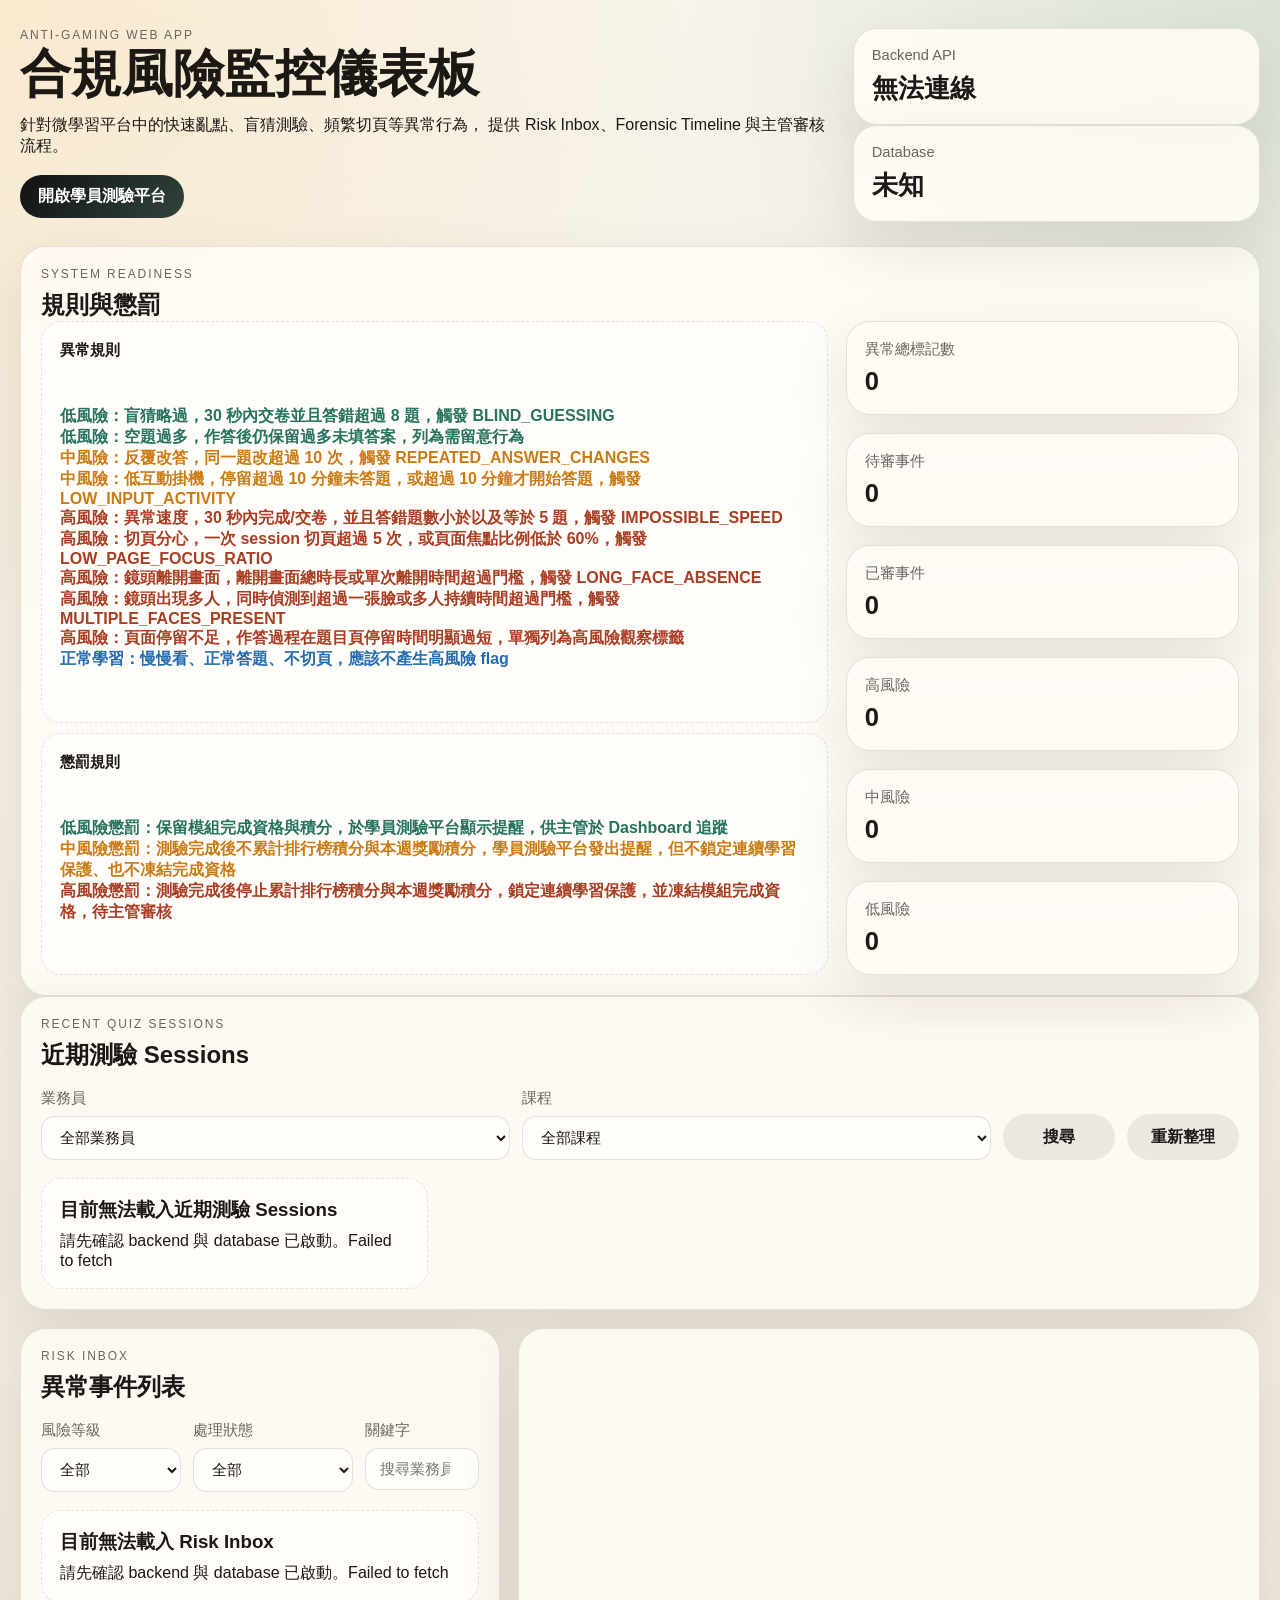
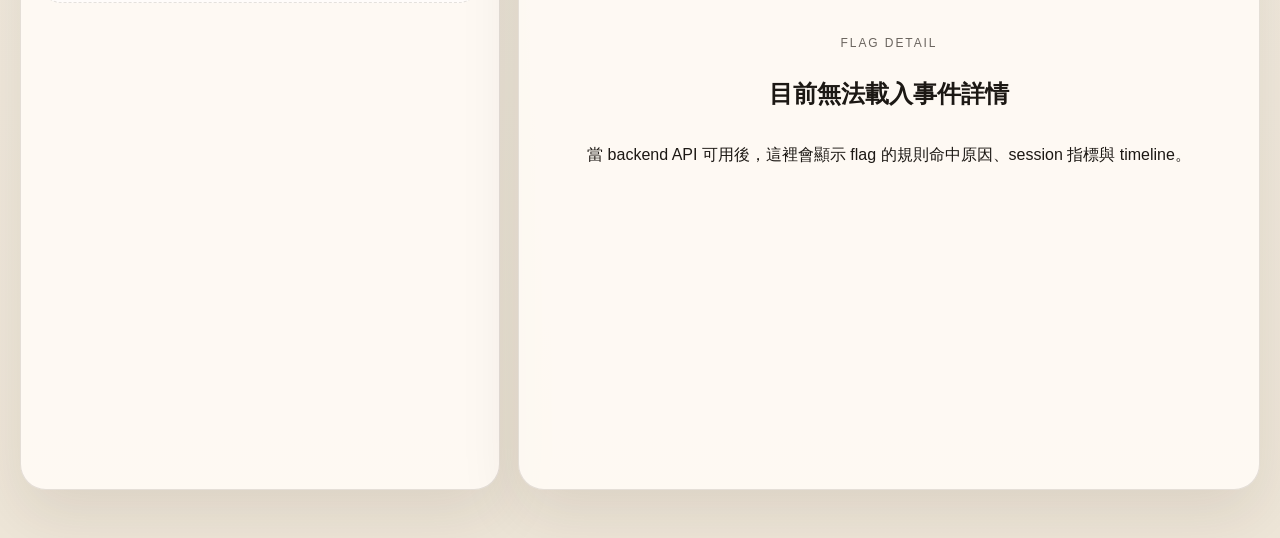
==== commit 3b0ee134: "Update project files" ====
--- a/frontend/index.html
+++ b/frontend/index.html
@@ -194,7 +194,7 @@
                 </label>
                 <div class="form-actions">
                   <button type="submit" class="primary-button">送出審核</button>
-                  <span id="resolution-status" class="muted"></span>
+                  <span id="resolution-status" class="muted resolution-submit-status" aria-live="polite"></span>
                 </div>
               </form>
             </section>
@@ -227,6 +227,6 @@
       </section>
     </div>
 
-    <script src="./app.js?v=20260421-streak-zh" defer></script>
+    <script src="./app.js?v=20260421-resolution-submit-status" defer></script>
   </body>
 </html>
--- a/frontend/styles.css
+++ b/frontend/styles.css
@@ -706,6 +706,15 @@
   display: flex;
   gap: 12px;
   align-items: center;
+  flex-wrap: wrap;
+}
+
+.resolution-submit-status {
+  min-height: 38px;
+}
+
+.resolution-submit-status.is-success {
+  border: 1px solid rgba(34, 121, 83, 0.42);
 }
 
 .current-session {
